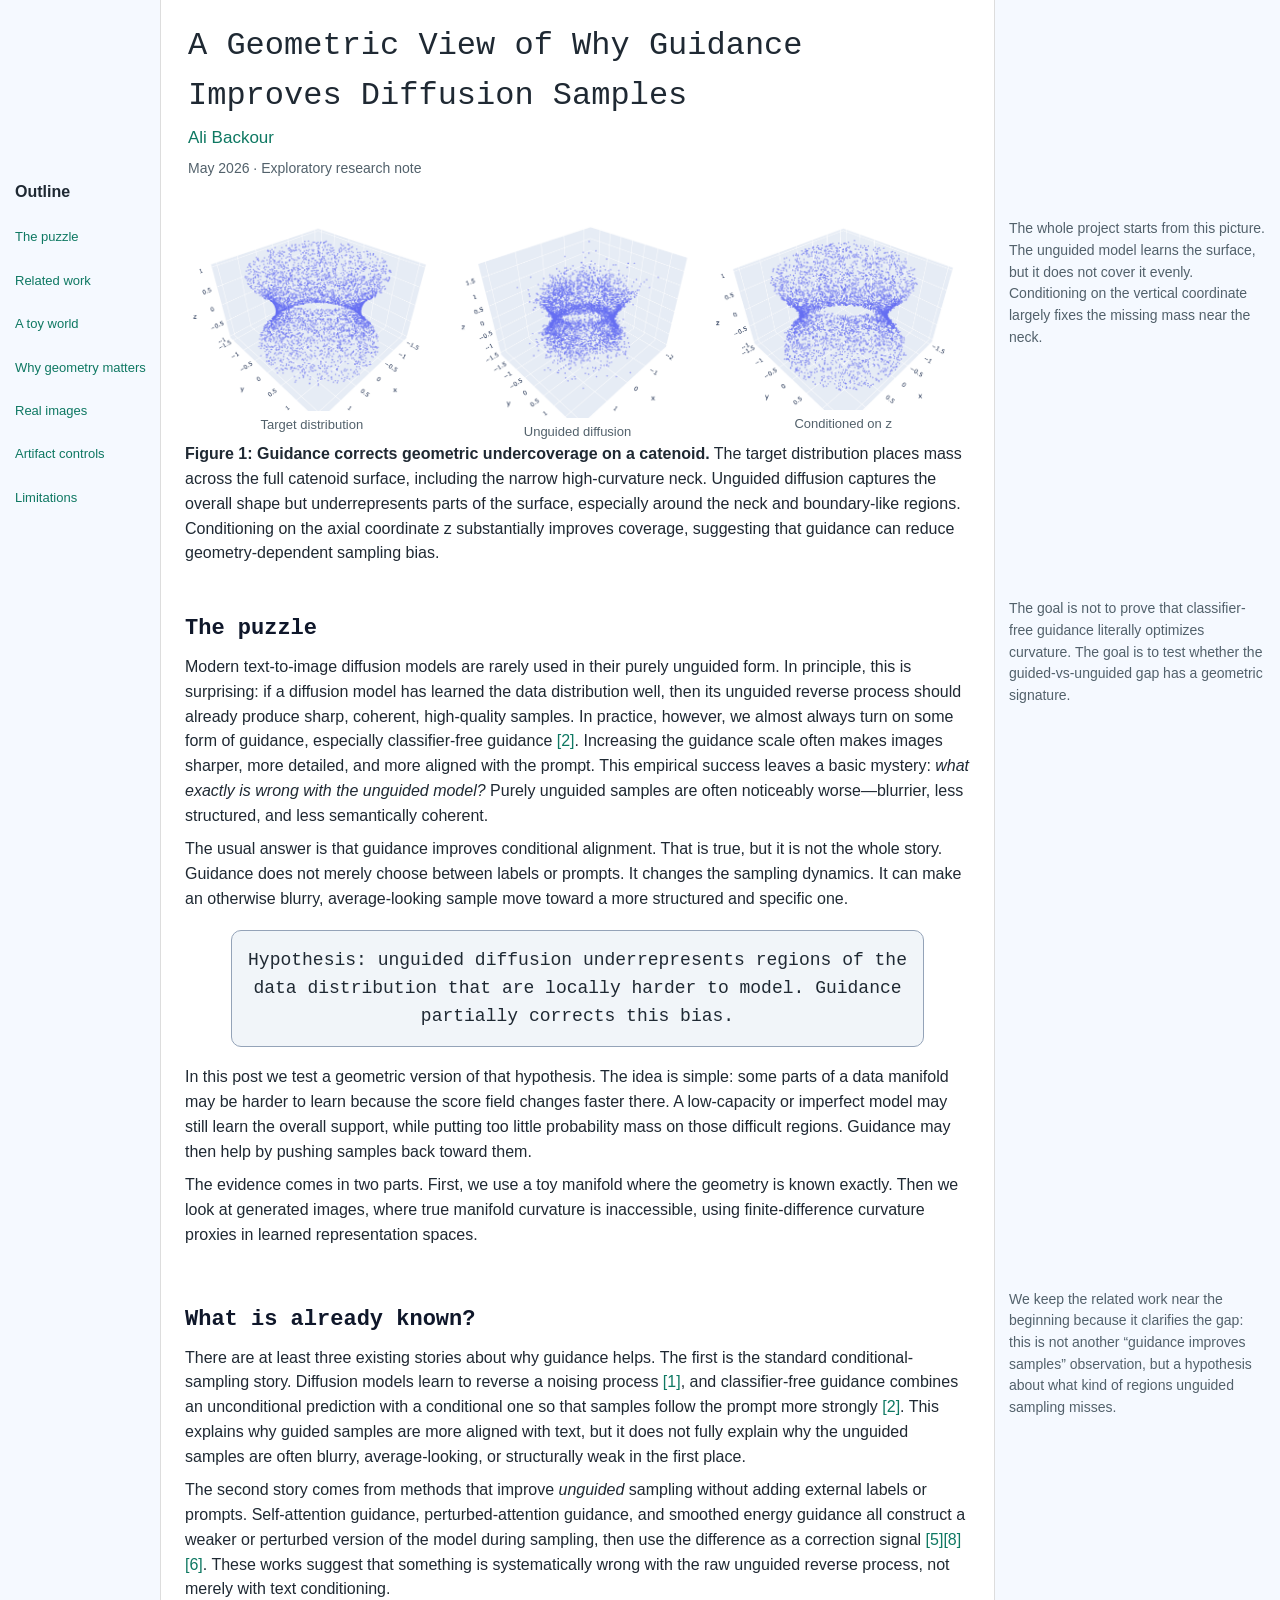
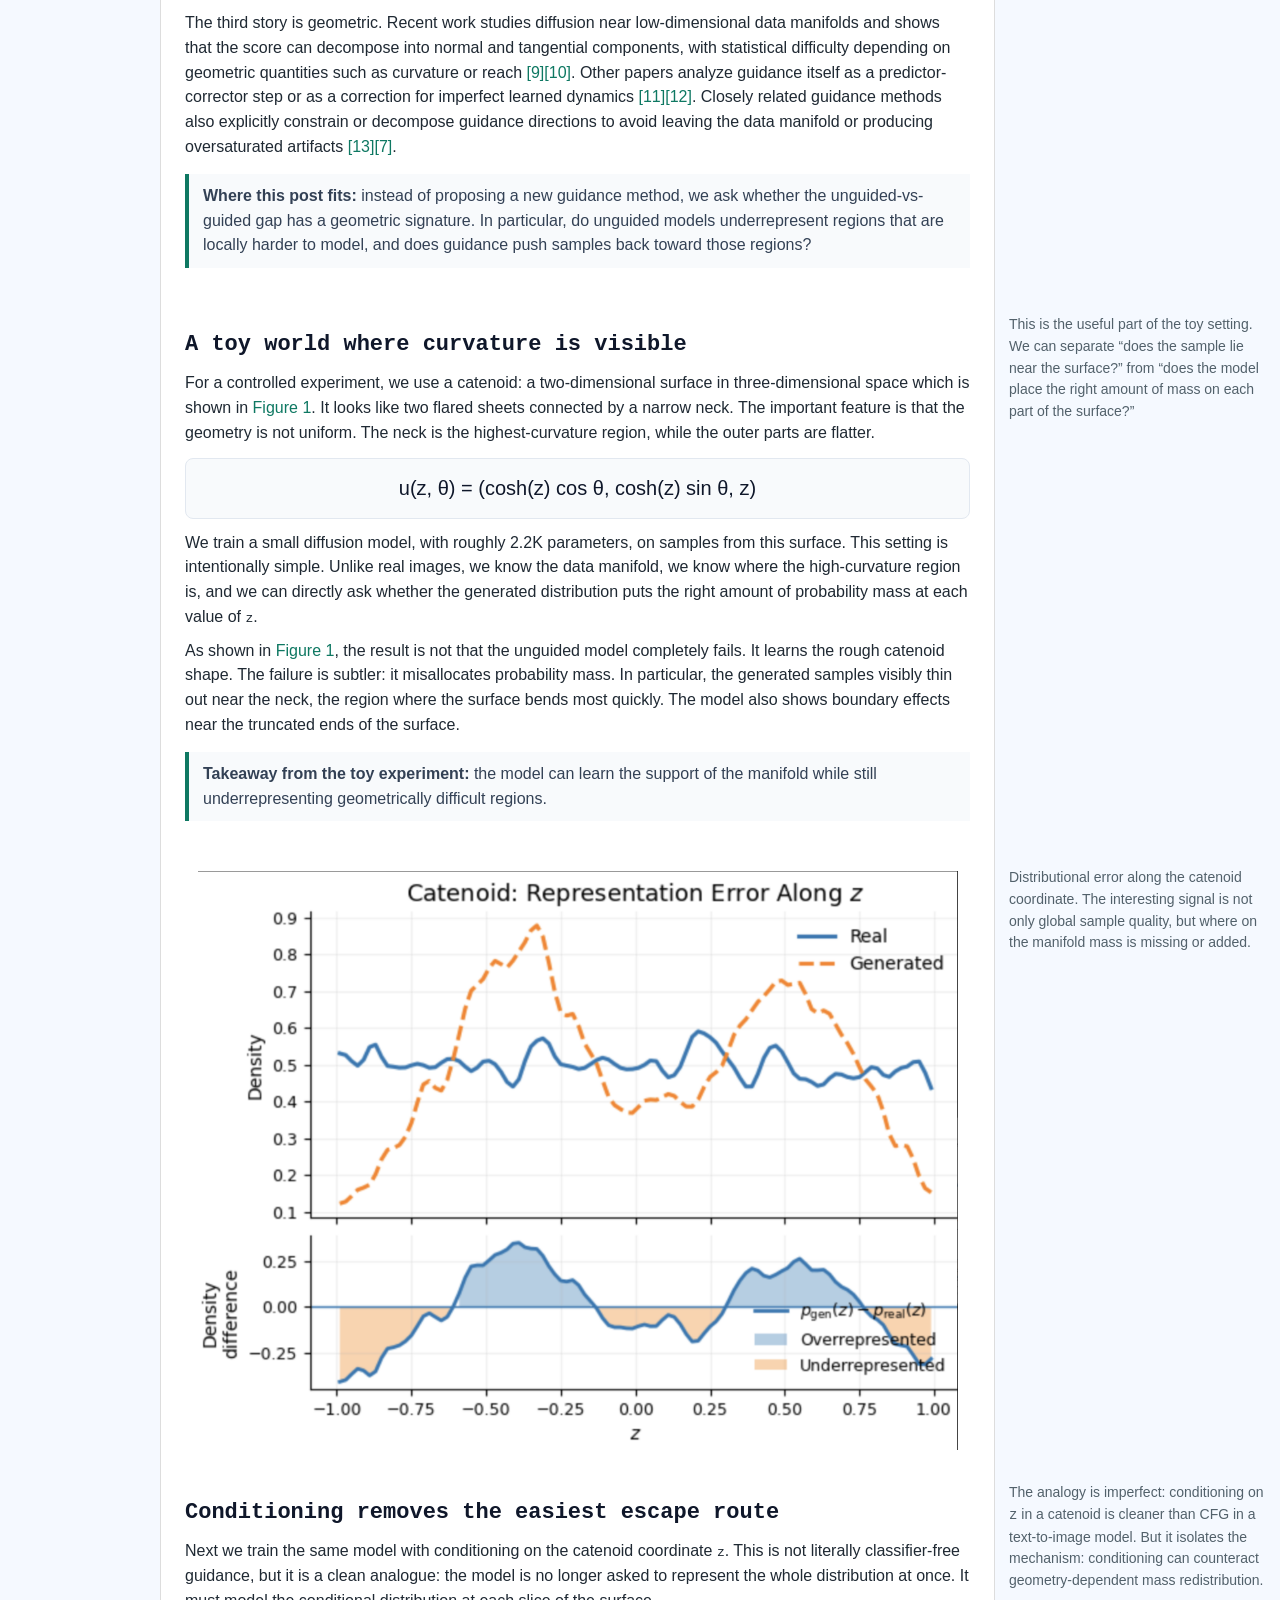
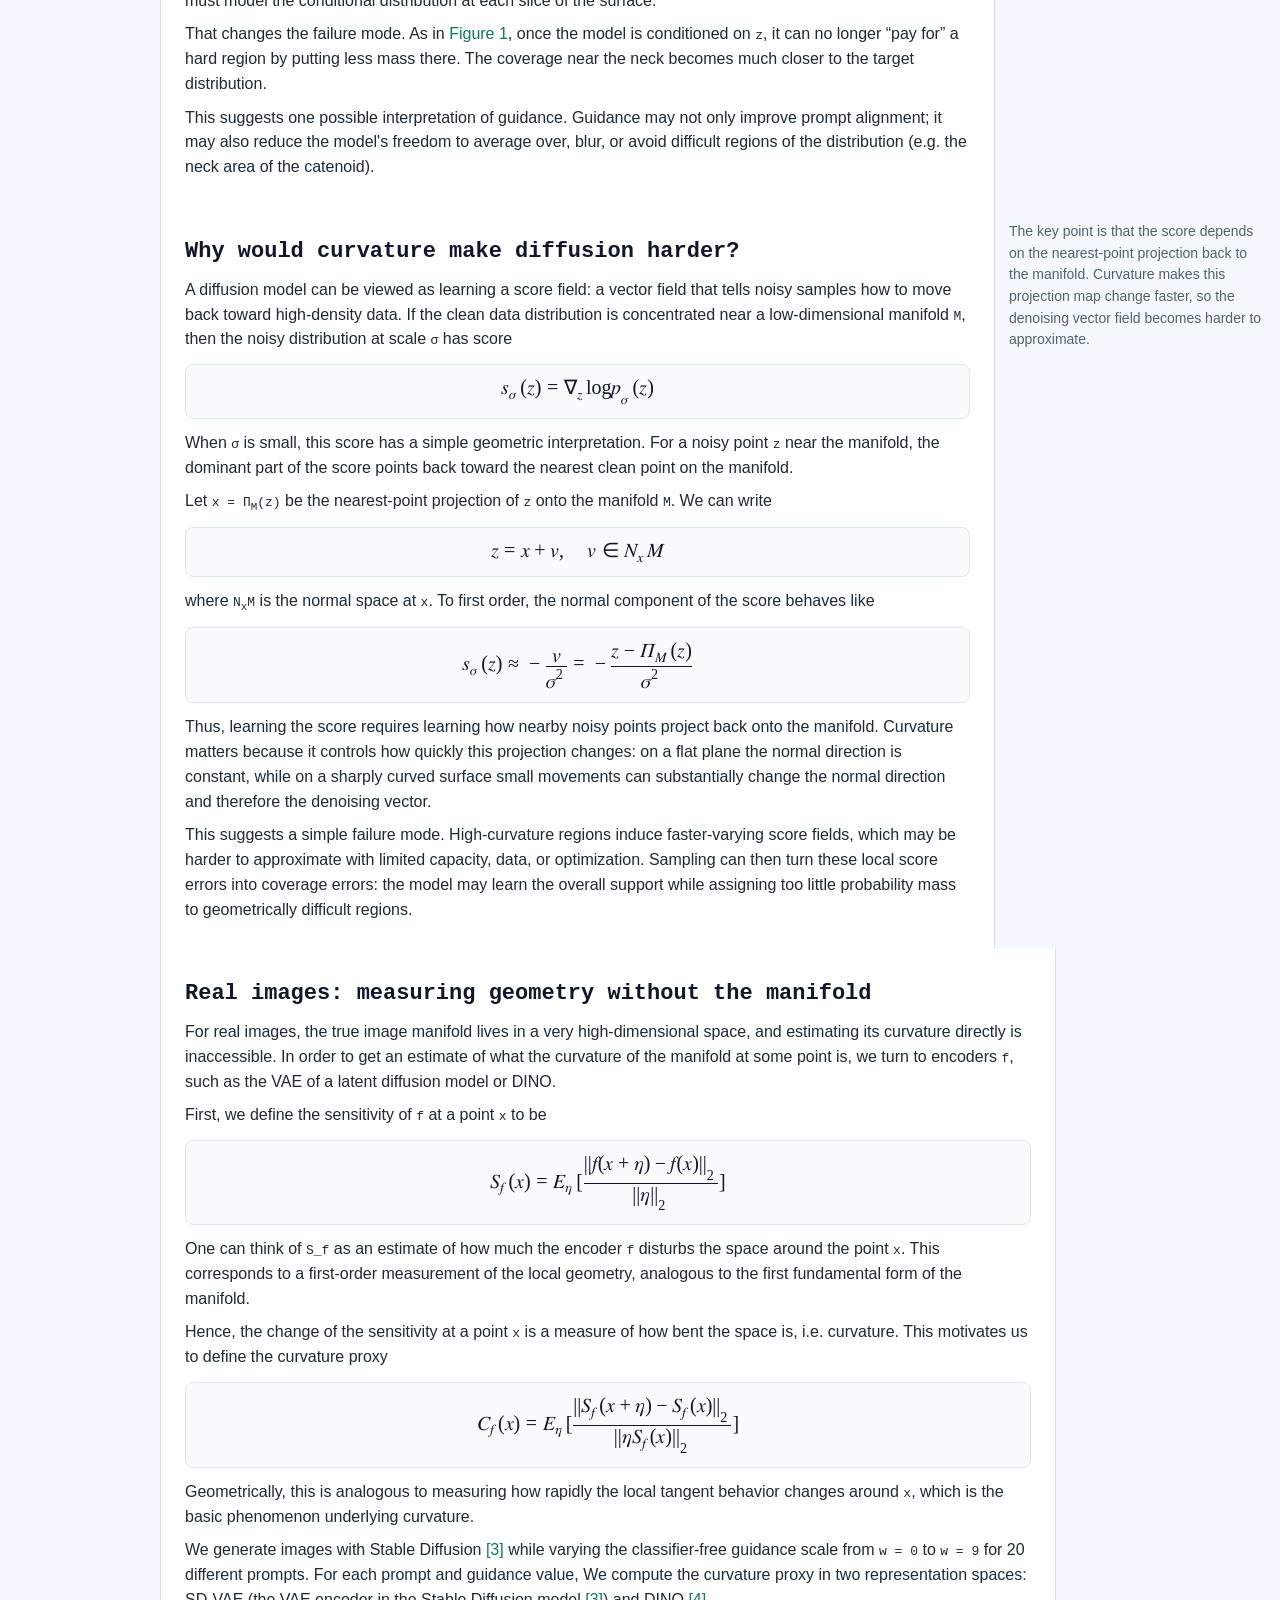
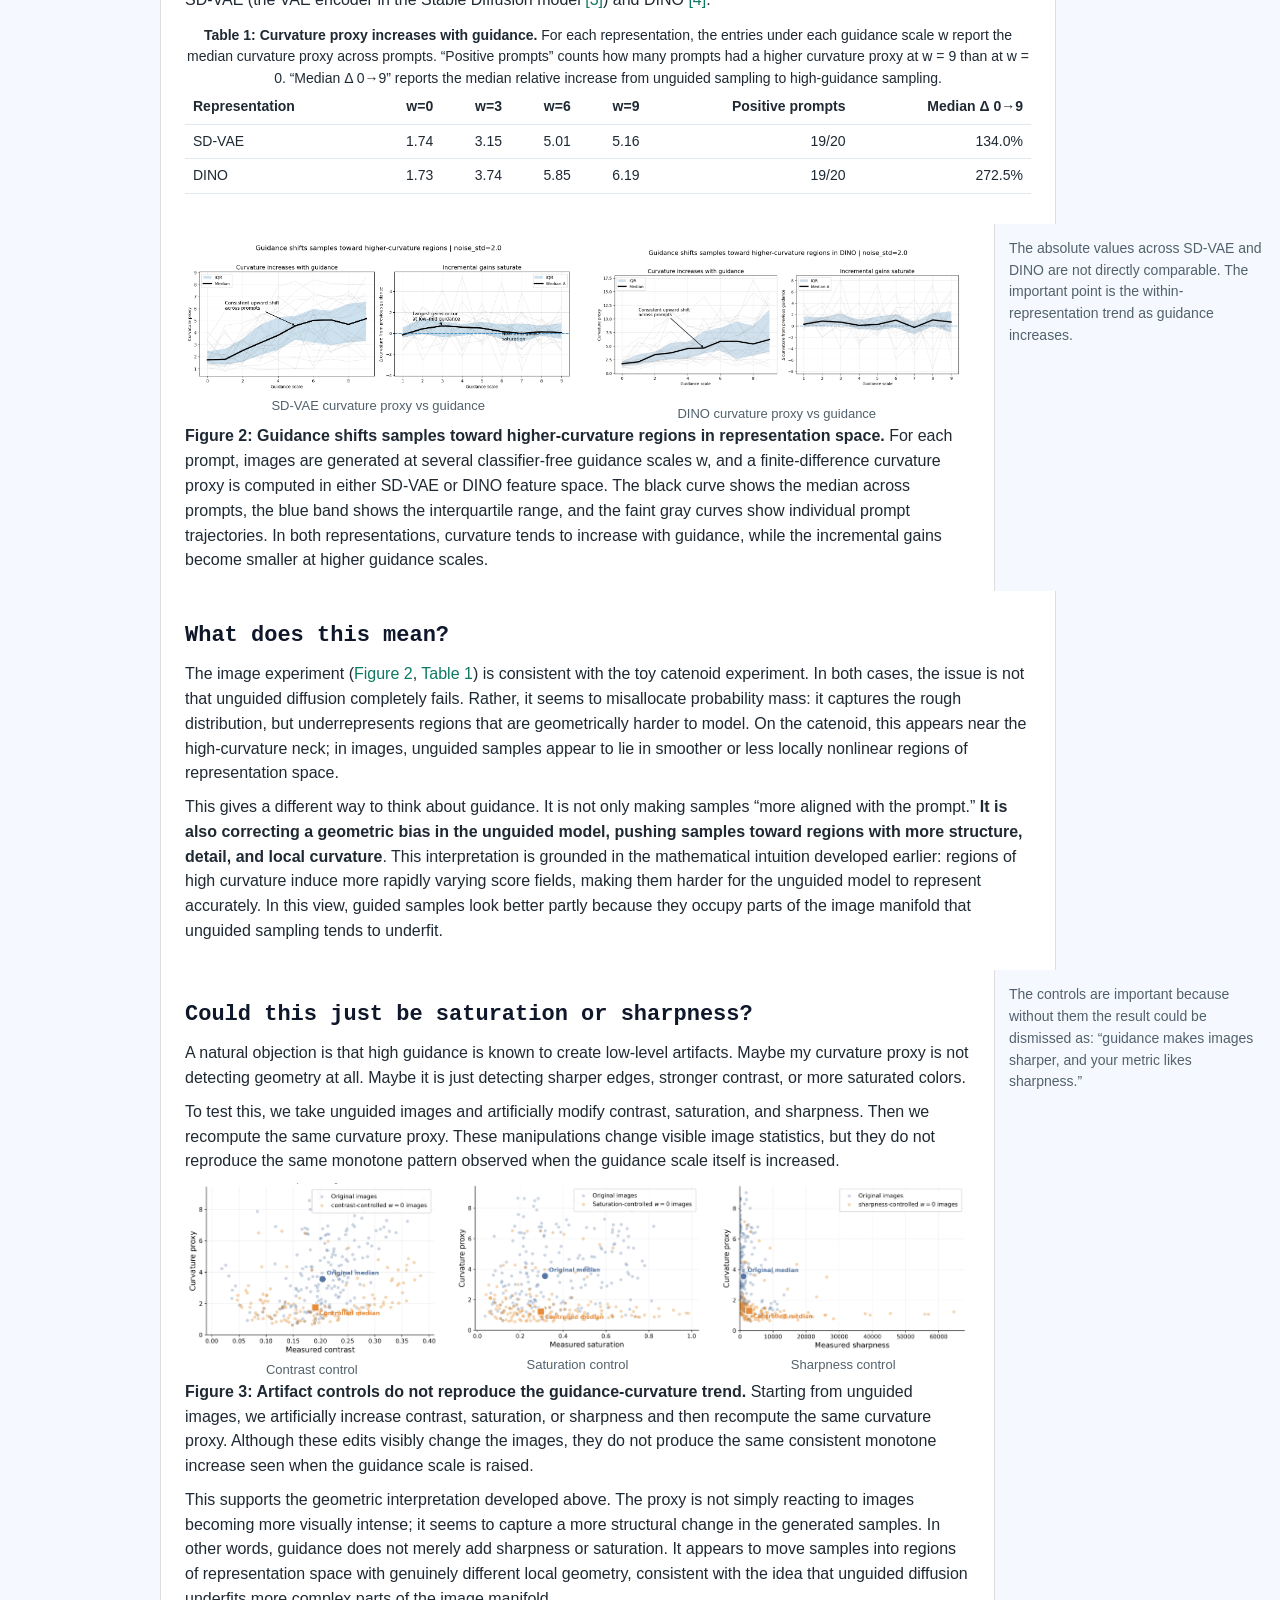
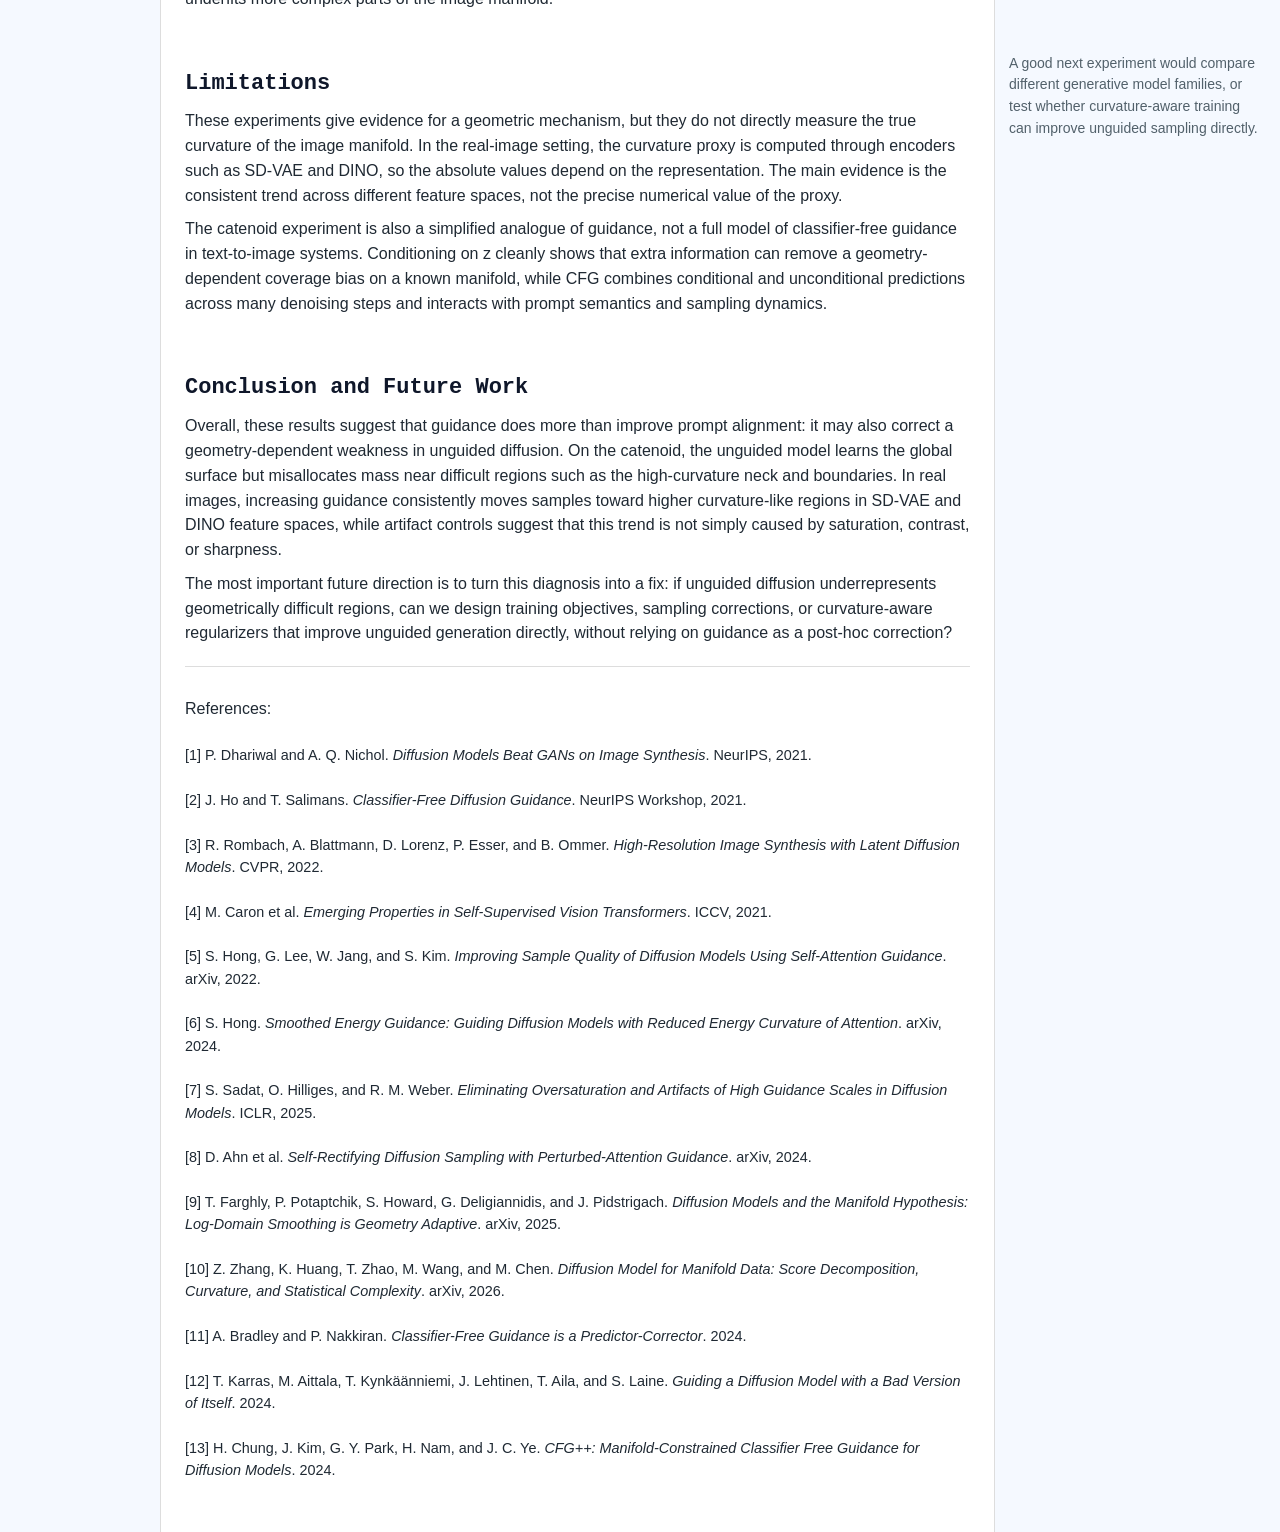
==== blogs/guidance_geometry/index.html @ 4ad7bf6f "add llm blog post" ====
<!DOCTYPE html>
<html>
<head>
  <meta charset="UTF-8">
  <meta name="viewport" content="width=device-width, initial-scale=1">
  <title>A Geometric View of Why Guidance Improves Diffusion Samples</title>
  <meta property="og:title" content="A Geometric View of Why Guidance Improves Diffusion Samples" />
  <style type="text/css">
    body {
      background-color: #f5f9ff;
      margin: 0;
      color: #1f2933;
      line-height: 1.55;
    }
    .content-margin-container {
      display: flex;
      width: 100%;
      justify-content: left;
      align-items: flex-start;
    }
    .main-content-block {
      width: 70%;
      max-width: 1100px;
      background-color: #fff;
      border-left: 1px solid #DDD;
      border-right: 1px solid #DDD;
      padding: 18px 24px 18px 24px;
      font-family: "HelveticaNeue-Light", "Helvetica Neue Light", "Helvetica Neue", Helvetica, Arial, sans-serif;
      box-sizing: border-box;
    }
    .margin-left-block {
      font-size: 14px;
      width: 15%;
      max-width: 150px;
      position: relative;
      margin-left: 10px;
      text-align: left;
      font-family: "HelveticaNeue-Light", "Helvetica Neue Light", "Helvetica Neue", Helvetica, Arial, sans-serif;
      padding: 5px;
      box-sizing: border-box;
    }
    .margin-right-block {
      font-family: "HelveticaNeue-Light", "Helvetica Neue Light", "Helvetica Neue", Helvetica, Arial, sans-serif;
      font-size: 14px;
      width: 25%;
      max-width: 285px;
      position: relative;
      text-align: left;
      padding: 14px;
      color: #52616b;
      box-sizing: border-box;
    }
    img {
      max-width: 100%;
      height: auto;
      display: block;
      margin: auto;
    }
    a:link, a:visited { color: #0e7862; text-decoration: none; }
    a:hover { color: #24b597; }
    h1 {
      font-size: 22px;
      margin-top: 10px;
      margin-bottom: 8px;
      font-family: "Courier New", Courier, monospace;
      color: #0f172a;
    }
    h2 {
      font-size: 17px;
      margin-top: 14px;
      margin-bottom: 4px;
      color: #0f172a;
    }
    p { margin: 0.55em 0; }
    table.header {
      font-weight: 300;
      font-size: 17px;
      width: 100%;
    }
    table td, table td * { vertical-align: middle; position: relative; }
    hr {
      height: 1px;
      border: none;
      background-color: #DDD;
      margin: 20px 0;
    }
    div.hypothesis {
      width: 84%;
      background-color: #f1f5f9;
      border: 1px solid #94a3b8;
      border-radius: 10px;
      font-family: "Courier New", Courier, monospace;
      font-size: 18px;
      text-align: center;
      margin: 18px auto;
      padding: 16px;
    }
.equation {
  background: #f8fafc;
  border: 1px solid #e2e8f0;
  border-radius: 8px;
  padding: 14px 12px;
  margin: 12px auto;
  text-align: center;
  overflow-x: auto;
  color: #0f172a;
  font-size: 20px;
}

.equation math {
  font-family: serif;
}
    .image-row {
      display: grid;
      grid-template-columns: repeat(3, 1fr);
      gap: 12px;
      align-items: start;
    }
    .image-row.two { grid-template-columns: repeat(2, 1fr); }
    .panel-label {
      text-align: center;
      font-size: 13px;
      color: #52616b;
      margin-top: 4px;
    }
    .small-table {
      border-collapse: collapse;
      width: 100%;
      font-size: 14px;
      margin: 12px 0;
    }
    .small-table th, .small-table td {
      border-bottom: 1px solid #e2e8f0;
      padding: 6px 8px;
      text-align: right;
    }
    .small-table th:first-child, .small-table td:first-child { text-align: left; }
    .citation {
      font-size: 0.9em;
      background-color: #fff;
      padding: 10px 0;
      height: auto;
    }
    .toc {
      position: fixed;
      max-width: inherit;
      top: max(20%, 120px);
    }
    .toc a { font-size: 13px; }
    .takeaway {
      border-left: 4px solid #0e7862;
      background: #f8fafc;
      padding: 10px 14px;
      margin: 14px 0;
      color: #334155;
    }
    @media (max-width: 900px) {
      .content-margin-container { display: block; }
      .main-content-block { width: 100%; border-left: none; border-right: none; }
      .margin-left-block, .margin-right-block { display: none; }
      .image-row, .image-row.two { grid-template-columns: 1fr; }
    }
  </style>
</head>
<body>

  <div class="content-margin-container">
    <div class="margin-left-block"></div>
    <div class="main-content-block">
      <table class="header" align="left">
        <tr>
          <td colspan="4">
            <span style="font-size: 32px; font-family: 'Courier New', Courier, monospace;">A Geometric View of Why Guidance Improves Diffusion Samples</span>
          </td>
        </tr>
        <tr>
          <td align="left"><span style="font-size:17px"><a href="https://ali-backour.github.io/">Ali Backour</a></span></td>
          <tr>
            <td align="left">
              <span style="font-size:14px; color:#52616b;">May 2026 · Exploratory research note</span>
            </td>
          </tr>
        </tr>
        <tr>
        </tr>
      </table>
    </div>
    <div class="margin-right-block"></div>
  </div>

  <div class="content-margin-container" id="intro">
    <div class="margin-left-block">
      <div class="toc">
        <b style="font-size:16px">Outline</b><br><br>
        <a href="#intro">The puzzle</a><br><br>
        <a href="#related">Related work</a><br><br>
        <a href="#catenoid">A toy world</a><br><br>
        <a href="#score">Why geometry matters</a><br><br>
        <a href="#images">Real images</a><br><br>
        <a href="#controls">Artifact controls</a><br><br>
        <a href="#limits">Limitations</a><br><br>
      </div>
    </div>
<div id="fig-catenoid-guidance" class="main-content-block">
  <div class="image-row">
    <div>
      <img src="./images/catenoid_ground_truth.png" alt="Target catenoid distribution">
      <div class="panel-label">Target distribution</div>
    </div>

    <div>
      <img src="./images/catenoid_unguided.png" alt="Unguided diffusion samples">
      <div class="panel-label">Unguided diffusion</div>
    </div>

    <div>
      <img src="./images/catenoid_conditional.png" alt="Conditional diffusion samples">
      <div class="panel-label">Conditioned on z</div>
    </div>
  </div>

  <div class="figure-caption">
    <strong>Figure 1: Guidance corrects geometric undercoverage on a catenoid.</strong>
    The target distribution places mass across the full catenoid surface, including the narrow high-curvature neck.
    Unguided diffusion captures the overall shape but underrepresents parts of the surface, especially around the neck and boundary-like regions.
    Conditioning on the axial coordinate z  substantially improves coverage, suggesting that guidance can reduce geometry-dependent sampling bias.
  </div>
</div>
    <div class="margin-right-block">
      The whole project starts from this picture. The unguided model learns the surface, but it does not cover it evenly. Conditioning on the vertical coordinate largely fixes the missing mass near the neck.
    </div>
  </div>

  <div class="content-margin-container">
    <div class="margin-left-block"></div>
    <div class="main-content-block">
      <h1>The puzzle</h1>
      <p>Modern text-to-image diffusion models are rarely used in their purely unguided form. In principle, this is surprising: if a diffusion model has learned the data distribution well, then its unguided reverse process should already produce sharp, coherent, high-quality samples. In practice, however, we almost always turn on some form of guidance, especially classifier-free guidance <a href="#ref_2">[2]</a>. Increasing the guidance scale often makes images sharper, more detailed, and more aligned with the prompt. This empirical success leaves a basic mystery: <em>what exactly is wrong with the unguided model?</em> Purely unguided samples are often noticeably worse—blurrier, less structured, and less semantically coherent.</p>
      <p>The usual answer is that guidance improves conditional alignment. That is true, but it is not the whole story. Guidance does not merely choose between labels or prompts. It changes the sampling dynamics. It can make an otherwise blurry, average-looking sample move toward a more structured and specific one.</p>
      <div class="hypothesis">Hypothesis: unguided diffusion underrepresents regions of the data distribution that are locally harder to model. Guidance partially corrects this bias.</div>
      <p>In this post we test a geometric version of that hypothesis. The idea is simple: some parts of a data manifold may be harder to learn because the score field changes faster there. A low-capacity or imperfect model may still learn the overall support, while putting too little probability mass on those difficult regions. Guidance may then help by pushing samples back toward them.</p>
      <p>The evidence comes in two parts. First, we use a toy manifold where the geometry is known exactly. Then we look at generated images, where true manifold curvature is inaccessible, using finite-difference curvature proxies in learned representation spaces.</p>
    </div>
    <div class="margin-right-block">
      The goal is not to prove that classifier-free guidance literally optimizes curvature. The goal is to test whether the guided-vs-unguided gap has a geometric signature.
    </div>
  </div>

  <div class="content-margin-container" id="related">
    <div class="margin-left-block"></div>
    <div class="main-content-block">
      <h1>What is already known?</h1>
      <p>There are at least three existing stories about why guidance helps. The first is the standard conditional-sampling story. Diffusion models learn to reverse a noising process <a href="#ref_1">[1]</a>, and classifier-free guidance combines an unconditional prediction with a conditional one so that samples follow the prompt more strongly <a href="#ref_2">[2]</a>. This explains why guided samples are more aligned with text, but it does not fully explain why the unguided samples are often blurry, average-looking, or structurally weak in the first place.</p>
      <p>The second story comes from methods that improve <em>unguided</em> sampling without adding external labels or prompts. Self-attention guidance, perturbed-attention guidance, and smoothed energy guidance all construct a weaker or perturbed version of the model during sampling, then use the difference as a correction signal <a href="#ref_5">[5]</a><a href="#ref_8">[8]</a><a href="#ref_6">[6]</a>. These works suggest that something is systematically wrong with the raw unguided reverse process, not merely with text conditioning.</p>
      <p>The third story is geometric. Recent work studies diffusion near low-dimensional data manifolds and shows that the score can decompose into normal and tangential components, with statistical difficulty depending on geometric quantities such as curvature or reach <a href="#ref_9">[9]</a><a href="#ref_10">[10]</a>. Other papers analyze guidance itself as a predictor-corrector step or as a correction for imperfect learned dynamics <a href="#ref_11">[11]</a><a href="#ref_12">[12]</a>. Closely related guidance methods also explicitly constrain or decompose guidance directions to avoid leaving the data manifold or producing oversaturated artifacts <a href="#ref_13">[13]</a><a href="#ref_7">[7]</a>.</p>
      <div class="takeaway"><b>Where this post fits:</b> instead of proposing a new guidance method, we ask whether the unguided-vs-guided gap has a geometric signature. In particular, do unguided models underrepresent regions that are locally harder to model, and does guidance push samples back toward those regions?</div>
    </div>
    <div class="margin-right-block">
      We keep the related work near the beginning because it clarifies the gap: this is not another “guidance improves samples” observation, but a hypothesis about what kind of regions unguided sampling misses.
    </div>
  </div>


  <div class="content-margin-container" id="catenoid">
    <div class="margin-left-block"></div>
    <div class="main-content-block">
      <h1>A toy world where curvature is visible</h1>
      <p>For a controlled experiment, we use a catenoid: a two-dimensional surface in three-dimensional space which is shown in <a href="#fig-catenoid-guidance">Figure 1</a>. It looks like two flared sheets connected by a narrow neck. The important feature is that the geometry is not uniform. The neck is the highest-curvature region, while the outer parts are flatter.</p>
      <div class="equation">u(z, θ) = (cosh(z) cos θ, cosh(z) sin θ, z)</div>
      <p>We train a small diffusion model, with roughly 2.2K parameters, on samples from this surface. This setting is intentionally simple. Unlike real images, we know the data manifold, we know where the high-curvature region is, and we can directly ask whether the generated distribution puts the right amount of probability mass at each value of <code>z</code>.</p>
<p>
As shown in <a href="#fig-catenoid-guidance">Figure 1</a>, the result is not that the unguided model completely fails. It learns the rough catenoid shape. The failure is subtler: it misallocates probability mass. In particular, the generated samples visibly thin out near the neck, the region where the surface bends most quickly. The model also shows boundary effects near the truncated ends of the surface.
</p>      
<div class="takeaway"><b>Takeaway from the toy experiment:</b> the model can learn the support of the manifold while still underrepresenting geometrically difficult regions.</div>
    </div>
    <div class="margin-right-block">
      This is the useful part of the toy setting. We can separate “does the sample lie near the surface?” from “does the model place the right amount of mass on each part of the surface?”
    </div>
  </div>

  <div class="content-margin-container">
    <div class="margin-left-block"></div>
    <div class="main-content-block">
      <img src="./images/catenoid_z_distribution.png" style="width: 760px;">
    </div>
    <div class="margin-right-block">
      Distributional error along the catenoid coordinate. The interesting signal is not only global sample quality, but where on the manifold mass is missing or added.
    </div>
  </div>

  <div class="content-margin-container">
    <div class="margin-left-block"></div>
    <div class="main-content-block">
      <h1>Conditioning removes the easiest escape route</h1>
      <p>Next we train the same model with conditioning on the catenoid coordinate <code>z</code>. This is not literally classifier-free guidance, but it is a clean analogue: the model is no longer asked to represent the whole distribution at once. It must model the conditional distribution at each slice of the surface.</p>
      <p>That changes the failure mode. As in <a href="#fig-catenoid-guidance">Figure 1</a>, once the model is conditioned on <code>z</code>, it can no longer “pay for” a hard region by putting less mass there. The coverage near the neck becomes much closer to the target distribution.</p>
      <p>This suggests one possible interpretation of guidance. Guidance may not only improve prompt alignment; it may also reduce the model's freedom to average over, blur, or avoid difficult regions of the distribution (e.g. the neck area of the catenoid).</p>
    </div>
    <div class="margin-right-block">
      The analogy is imperfect: conditioning on <code>z</code> in a catenoid is cleaner than CFG in a text-to-image model. But it isolates the mechanism: conditioning can counteract geometry-dependent mass redistribution.
    </div>
  </div>

<div class="content-margin-container" id="score">
  <div class="margin-left-block"></div>
  <div class="main-content-block">
    <h1>Why would curvature make diffusion harder?</h1>

    <p>A diffusion model can be viewed as learning a score field: a vector field that tells noisy samples how to move back toward high-density data. If the clean data distribution is concentrated near a low-dimensional manifold <code>M</code>, then the noisy distribution at scale <code>σ</code> has score</p>

    <div class="equation">
      <math display="block">
        <msub><mi>s</mi><mi>&sigma;</mi></msub>
        <mo stretchy="false">(</mo><mi>z</mi><mo stretchy="false">)</mo>
        <mo>=</mo>
        <msub><mo>&nabla;</mo><mi>z</mi></msub>
        <mi>log</mi>
        <msub><mi>p</mi><mi>&sigma;</mi></msub>
        <mo stretchy="false">(</mo><mi>z</mi><mo stretchy="false">)</mo>
      </math>
    </div>

    <p>When <code>σ</code> is small, this score has a simple geometric interpretation. For a noisy point <code>z</code> near the manifold, the dominant part of the score points back toward the nearest clean point on the manifold.</p>

    <p>Let <code>x = Π<sub>M</sub>(z)</code> be the nearest-point projection of <code>z</code> onto the manifold <code>M</code>. We can write</p>

    <div class="equation">
      <math display="block">
        <mi>z</mi>
        <mo>=</mo>
        <mi>x</mi>
        <mo>+</mo>
        <mi>v</mi>
        <mo>,</mo>
        <mspace width="1em"></mspace>
        <mi>v</mi>
        <mo>&isin;</mo>
        <msub><mi>N</mi><mi>x</mi></msub>
        <mi>M</mi>
      </math>
    </div>

    <p>where <code>N<sub>x</sub>M</code> is the normal space at <code>x</code>. To first order, the normal component of the score behaves like</p>

    <div class="equation">
      <math display="block">
        <msub><mi>s</mi><mi>&sigma;</mi></msub>
        <mo stretchy="false">(</mo><mi>z</mi><mo stretchy="false">)</mo>
        <mo>&approx;</mo>
        <mo>&minus;</mo>
        <mfrac>
          <mi>v</mi>
          <msup><mi>&sigma;</mi><mn>2</mn></msup>
        </mfrac>
        <mo>=</mo>
        <mo>&minus;</mo>
        <mfrac>
          <mrow>
            <mi>z</mi>
            <mo>&minus;</mo>
            <msub><mi>&Pi;</mi><mi>M</mi></msub>
            <mo stretchy="false">(</mo><mi>z</mi><mo stretchy="false">)</mo>
          </mrow>
          <msup><mi>&sigma;</mi><mn>2</mn></msup>
        </mfrac>
      </math>
    </div>
    <p>Thus, learning the score requires learning how nearby noisy points project back onto the manifold. Curvature matters because it controls how quickly this projection changes: on a flat plane the normal direction is constant, while on a sharply curved surface small movements can substantially change the normal direction and therefore the denoising vector.</p>

<p>This suggests a simple failure mode. High-curvature regions induce faster-varying score fields, which may be harder to approximate with limited capacity, data, or optimization. Sampling can then turn these local score errors into coverage errors: the model may learn the overall support while assigning too little probability mass to geometrically difficult regions.</p>
</div>

  <div class="margin-right-block">
    The key point is that the score depends on the nearest-point projection back to the manifold. Curvature makes this projection map change faster, so the denoising vector field becomes harder to approximate.
  </div>
</div>

  <div class="content-margin-container" id="images">
    <div class="margin-left-block"></div>
    <div class="main-content-block">
      <h1>Real images: measuring geometry without the manifold</h1>
      <p>For real images, the true image manifold lives in a very high-dimensional space, and estimating its curvature directly is inaccessible. In order to get an estimate of what the curvature of the manifold at some point is, we turn to encoders <code>f</code>, such as the VAE of a latent diffusion model or DINO.</p>

      <p>First, we define the sensitivity of <code>f</code> at a point <code>x</code> to be</p>

      <div class="equation">
        <math display="block">
          <msub><mi>S</mi><mi>f</mi></msub>
          <mo stretchy="false">(</mo><mi>x</mi><mo stretchy="false">)</mo>
          <mo>=</mo>
          <msub><mi mathvariant="double-struck">E</mi><mi>&eta;</mi></msub>
          <mo>[</mo>
          <mfrac>
            <msub>
              <mrow>
                <mo stretchy="true">||</mo>
                <mi>f</mi><mo stretchy="false">(</mo><mi>x</mi><mo>+</mo><mi>&eta;</mi><mo stretchy="false">)</mo>
                <mo>&minus;</mo>
                <mi>f</mi><mo stretchy="false">(</mo><mi>x</mi><mo stretchy="false">)</mo>
                <mo stretchy="true">||</mo>
              </mrow>
              <mn>2</mn>
            </msub>
            <msub>
              <mrow><mo stretchy="true">||</mo><mi>&eta;</mi><mo stretchy="true">||</mo></mrow>
              <mn>2</mn>
            </msub>
          </mfrac>
          <mo>]</mo>
        </math>
      </div>
      <p>One can think of <code>S_f</code> as an estimate of how much the encoder <code>f</code> disturbs the space around the point <code>x</code>. This corresponds to a first-order measurement of the local geometry, analogous to the first fundamental form of the manifold.</p>

      <p>Hence, the change of the sensitivity at a point <code>x</code> is a measure of how bent the space is, i.e. curvature. This motivates us to define the curvature proxy</p>

      <div class="equation">
        <math display="block">
          <msub><mi>C</mi><mi>f</mi></msub>
          <mo stretchy="false">(</mo><mi>x</mi><mo stretchy="false">)</mo>
          <mo>=</mo>
          <msub><mi mathvariant="double-struck">E</mi><mi>&eta;</mi></msub>
          <mo>[</mo>
          <mfrac>
            <msub>
              <mrow>
                <mo stretchy="true">||</mo>
                <msub><mi>S</mi><mi>f</mi></msub>
                <mo stretchy="false">(</mo><mi>x</mi><mo>+</mo><mi>&eta;</mi><mo stretchy="false">)</mo>
                <mo>&minus;</mo>
                <msub><mi>S</mi><mi>f</mi></msub>
                <mo stretchy="false">(</mo><mi>x</mi><mo stretchy="false">)</mo>
                <mo stretchy="true">||</mo>
              </mrow>
              <mn>2</mn>
            </msub>
            <msub>
              <mrow>
                <mo stretchy="true">||</mo>
                <mi>&eta;</mi>
                <msub><mi>S</mi><mi>f</mi></msub>
                <mo stretchy="false">(</mo><mi>x</mi><mo stretchy="false">)</mo>
                <mo stretchy="true">||</mo>
              </mrow>
              <mn>2</mn>
            </msub>
          </mfrac>
          <mo>]</mo>
        </math>
      </div>

      <p>Geometrically, this is analogous to measuring how rapidly the local tangent behavior changes around <code>x</code>, which is the basic phenomenon underlying curvature.</p>

      <p>We generate images with Stable Diffusion <a href="#ref_3">[3]</a> while varying the classifier-free guidance scale from <code>w = 0</code> to <code>w = 9</code> for 20 different prompts. For each prompt and guidance value, We compute the curvature proxy in two representation spaces: SD-VAE (the VAE encoder in the Stable Diffusion model <a href="#ref_3">[3]</a>) and DINO <a href="#ref_4">[4]</a>.</p>
<table class="small-table" id="table_1">
  <caption>
    <strong>Table 1: Curvature proxy increases with guidance.</strong>
    For each representation, the entries under each guidance scale w report the median curvature proxy across prompts.
    “Positive prompts” counts how many prompts had a higher curvature proxy at w = 9 than at w = 0.
    “Median Δ 0→9” reports the median relative increase from unguided sampling to high-guidance sampling.
  </caption>
  <tr>
    <th>Representation</th>
    <th>w=0</th>
    <th>w=3</th>
    <th>w=6</th>
    <th>w=9</th>
    <th>Positive prompts</th>
    <th>Median Δ 0→9</th>
  </tr>
  <tr>
    <td>SD-VAE</td>
    <td>1.74</td>
    <td>3.15</td>
    <td>5.01</td>
    <td>5.16</td>
    <td>19/20</td>
    <td>134.0%</td>
  </tr>
  <tr>
    <td>DINO</td>
    <td>1.73</td>
    <td>3.74</td>
    <td>5.85</td>
    <td>6.19</td>
    <td>19/20</td>
    <td>272.5%</td>
  </tr>
</table>
    </div>
  </div>

  <div class="content-margin-container">
    <div class="margin-left-block"></div>
    <div class="main-content-block">
<div id="fig-guidance-curvature">
  <div class="image-row two">
    <div>
      <img src="./images/sdvae_guidance_curve.png" alt="SD-VAE curvature proxy as a function of guidance scale">
      <div class="panel-label">SD-VAE curvature proxy vs guidance</div>
    </div>

    <div>
      <img src="./images/dino_guidance_curve.png" alt="DINO curvature proxy as a function of guidance scale">
      <div class="panel-label">DINO curvature proxy vs guidance</div>
    </div>
  </div>

  <div class="figure-caption">
    <strong>Figure 2: Guidance shifts samples toward higher-curvature regions in representation space.</strong>
    For each prompt, images are generated at several classifier-free guidance scales w, and a finite-difference curvature proxy is computed in either SD-VAE or DINO feature space.
    The black curve shows the median across prompts, the blue band shows the interquartile range, and the faint gray curves show individual prompt trajectories.
    In both representations, curvature tends to increase with guidance, while the incremental gains become smaller at higher guidance scales.
  </div>
</div>
    </div>
    <div class="margin-right-block">
      The absolute values across SD-VAE and DINO are not directly comparable. The important point is the within-representation trend as guidance increases.
    </div>
  </div>

  <div class="content-margin-container">
    <div class="margin-left-block"></div>
    <div class="main-content-block">
 <h1>What does this mean?</h1>

<p>
The image experiment (<a href="#fig-guidance-curvature">Figure 2</a>, <a href="#table_1">Table 1</a>) is consistent with the toy catenoid experiment. In both cases, the issue is not that unguided diffusion completely fails. Rather, it seems to misallocate probability mass: it captures the rough distribution, but underrepresents regions that are geometrically harder to model. On the catenoid, this appears near the high-curvature neck; in images, unguided samples appear to lie in smoother or less locally nonlinear regions of representation space.
</p>

<p>
This gives a different way to think about guidance. It is not only making samples “more aligned with the prompt.” <b>It is also correcting a geometric bias in the unguided model, pushing samples toward regions with more structure, detail, and local curvature</b>. This interpretation is grounded in the mathematical intuition developed earlier: regions of high curvature induce more rapidly varying score fields, making them harder for the unguided model to represent accurately. In this view, guided samples look better partly because they occupy parts of the image manifold that unguided sampling tends to underfit.
</p>

</div>
  </div>

<div class="content-margin-container" id="controls">
  <div class="margin-left-block"></div>

  <div class="main-content-block">
    <h1>Could this just be saturation or sharpness?</h1>

    <p>
      A natural objection is that high guidance is known to create low-level artifacts. Maybe my curvature proxy is not detecting geometry at all. Maybe it is just detecting sharper edges, stronger contrast, or more saturated colors.
    </p>

    <p>
      To test this, we take unguided images and artificially modify contrast, saturation, and sharpness. Then we recompute the same curvature proxy. These manipulations change visible image statistics, but they do not reproduce the same monotone pattern observed when the guidance scale itself is increased.
    </p>

    <div id="fig-artifact-controls">
      <div class="image-row">
        <div>
          <img src="./images/contrast_control.png" alt="Contrast artifact control">
          <div class="panel-label">Contrast control</div>
        </div>

        <div>
          <img src="./images/saturation_control.png" alt="Saturation artifact control">
          <div class="panel-label">Saturation control</div>
        </div>

        <div>
          <img src="./images/sharpness_control.png" alt="Sharpness artifact control">
          <div class="panel-label">Sharpness control</div>
        </div>
      </div>

      <div class="figure-caption">
        <strong>Figure 3: Artifact controls do not reproduce the guidance-curvature trend.</strong>
        Starting from unguided images, we artificially increase contrast, saturation, or sharpness and then recompute the same curvature proxy.
        Although these edits visibly change the images, they do not produce the same consistent monotone increase seen when the guidance scale is raised.
      </div>
    </div>
    <p>
      This supports the geometric interpretation developed above. The proxy is not simply reacting to images becoming more visually intense; it seems to capture a more structural change in the generated samples. In other words, guidance does not merely add sharpness or saturation. It appears to move samples into regions of representation space with genuinely different local geometry, consistent with the idea that unguided diffusion underfits more complex parts of the image manifold.
    </p>
  </div>

  <div class="margin-right-block">
    The controls are important because without them the result could be dismissed as: “guidance makes images sharper, and your metric likes sharpness.”
  </div>
</div>
  <div class="content-margin-container" id="limits">
    <div class="margin-left-block"></div>
    <div class="main-content-block">
<h1>Limitations</h1>

<p>
These experiments give evidence for a geometric mechanism, but they do not directly measure the true curvature of the image manifold. In the real-image setting, the curvature proxy is computed through encoders such as SD-VAE and DINO, so the absolute values depend on the representation. The main evidence is the consistent trend across different feature spaces, not the precise numerical value of the proxy.
</p>

<p>
The catenoid experiment is also a simplified analogue of guidance, not a full model of classifier-free guidance in text-to-image systems. Conditioning on z cleanly shows that extra information can remove a geometry-dependent coverage bias on a known manifold, while CFG combines conditional and unconditional predictions across many denoising steps and interacts with prompt semantics and sampling dynamics.
</p>
</div>
    <div class="margin-right-block">
      A good next experiment would compare different generative model families, or test whether curvature-aware training can improve unguided sampling directly.
    </div>
  </div>

  <div class="content-margin-container" id="conclusion">
    <div class="margin-left-block"></div>
    <div class="main-content-block">
<h1>Conclusion and Future Work</h1>

<p>
Overall, these results suggest that guidance does more than improve prompt alignment: it may also correct a geometry-dependent weakness in unguided diffusion. On the catenoid, the unguided model learns the global surface but misallocates mass near difficult regions such as the high-curvature neck and boundaries. In real images, increasing guidance consistently moves samples toward higher curvature-like regions in SD-VAE and DINO feature spaces, while artifact controls suggest that this trend is not simply caused by saturation, contrast, or sharpness.
</p>

<p>
 The most important future direction is to turn this diagnosis into a fix: if unguided diffusion underrepresents geometrically difficult regions, can we design training objectives, sampling corrections, or curvature-aware regularizers that improve unguided generation directly, without relying on guidance as a post-hoc correction?
</p>

<hr>
      <div class="citation" id="references">
        <span style="font-size:16px">References:</span><br><br>
        <a id="ref_1"></a>[1] P. Dhariwal and A. Q. Nichol. <i>Diffusion Models Beat GANs on Image Synthesis</i>. NeurIPS, 2021.<br><br>
        <a id="ref_2"></a>[2] J. Ho and T. Salimans. <i>Classifier-Free Diffusion Guidance</i>. NeurIPS Workshop, 2021.<br><br>
        <a id="ref_3"></a>[3] R. Rombach, A. Blattmann, D. Lorenz, P. Esser, and B. Ommer. <i>High-Resolution Image Synthesis with Latent Diffusion Models</i>. CVPR, 2022.<br><br>
        <a id="ref_4"></a>[4] M. Caron et al. <i>Emerging Properties in Self-Supervised Vision Transformers</i>. ICCV, 2021.<br><br>
        <a id="ref_5"></a>[5] S. Hong, G. Lee, W. Jang, and S. Kim. <i>Improving Sample Quality of Diffusion Models Using Self-Attention Guidance</i>. arXiv, 2022.<br><br>
        <a id="ref_6"></a>[6] S. Hong. <i>Smoothed Energy Guidance: Guiding Diffusion Models with Reduced Energy Curvature of Attention</i>. arXiv, 2024.<br><br>
        <a id="ref_7"></a>[7] S. Sadat, O. Hilliges, and R. M. Weber. <i>Eliminating Oversaturation and Artifacts of High Guidance Scales in Diffusion Models</i>. ICLR, 2025.<br><br>
        <a id="ref_8"></a>[8] D. Ahn et al. <i>Self-Rectifying Diffusion Sampling with Perturbed-Attention Guidance</i>. arXiv, 2024.<br><br>
        <a id="ref_9"></a>[9] T. Farghly, P. Potaptchik, S. Howard, G. Deligiannidis, and J. Pidstrigach. <i>Diffusion Models and the Manifold Hypothesis: Log-Domain Smoothing is Geometry Adaptive</i>. arXiv, 2025.<br><br>
        <a id="ref_10"></a>[10] Z. Zhang, K. Huang, T. Zhao, M. Wang, and M. Chen. <i>Diffusion Model for Manifold Data: Score Decomposition, Curvature, and Statistical Complexity</i>. arXiv, 2026.<br><br>
        <a id="ref_11"></a>[11] A. Bradley and P. Nakkiran. <i>Classifier-Free Guidance is a Predictor-Corrector</i>. 2024.<br><br>
        <a id="ref_12"></a>[12] T. Karras, M. Aittala, T. Kynkäänniemi, J. Lehtinen, T. Aila, and S. Laine. <i>Guiding a Diffusion Model with a Bad Version of Itself</i>. 2024.<br><br>
        <a id="ref_13"></a>[13] H. Chung, J. Kim, G. Y. Park, H. Nam, and J. C. Ye. <i>CFG++: Manifold-Constrained Classifier Free Guidance for Diffusion Models</i>. 2024.<br><br>
      </div>
    </div>
    <div class="margin-right-block"></div>
  </div>
</body>
</html>
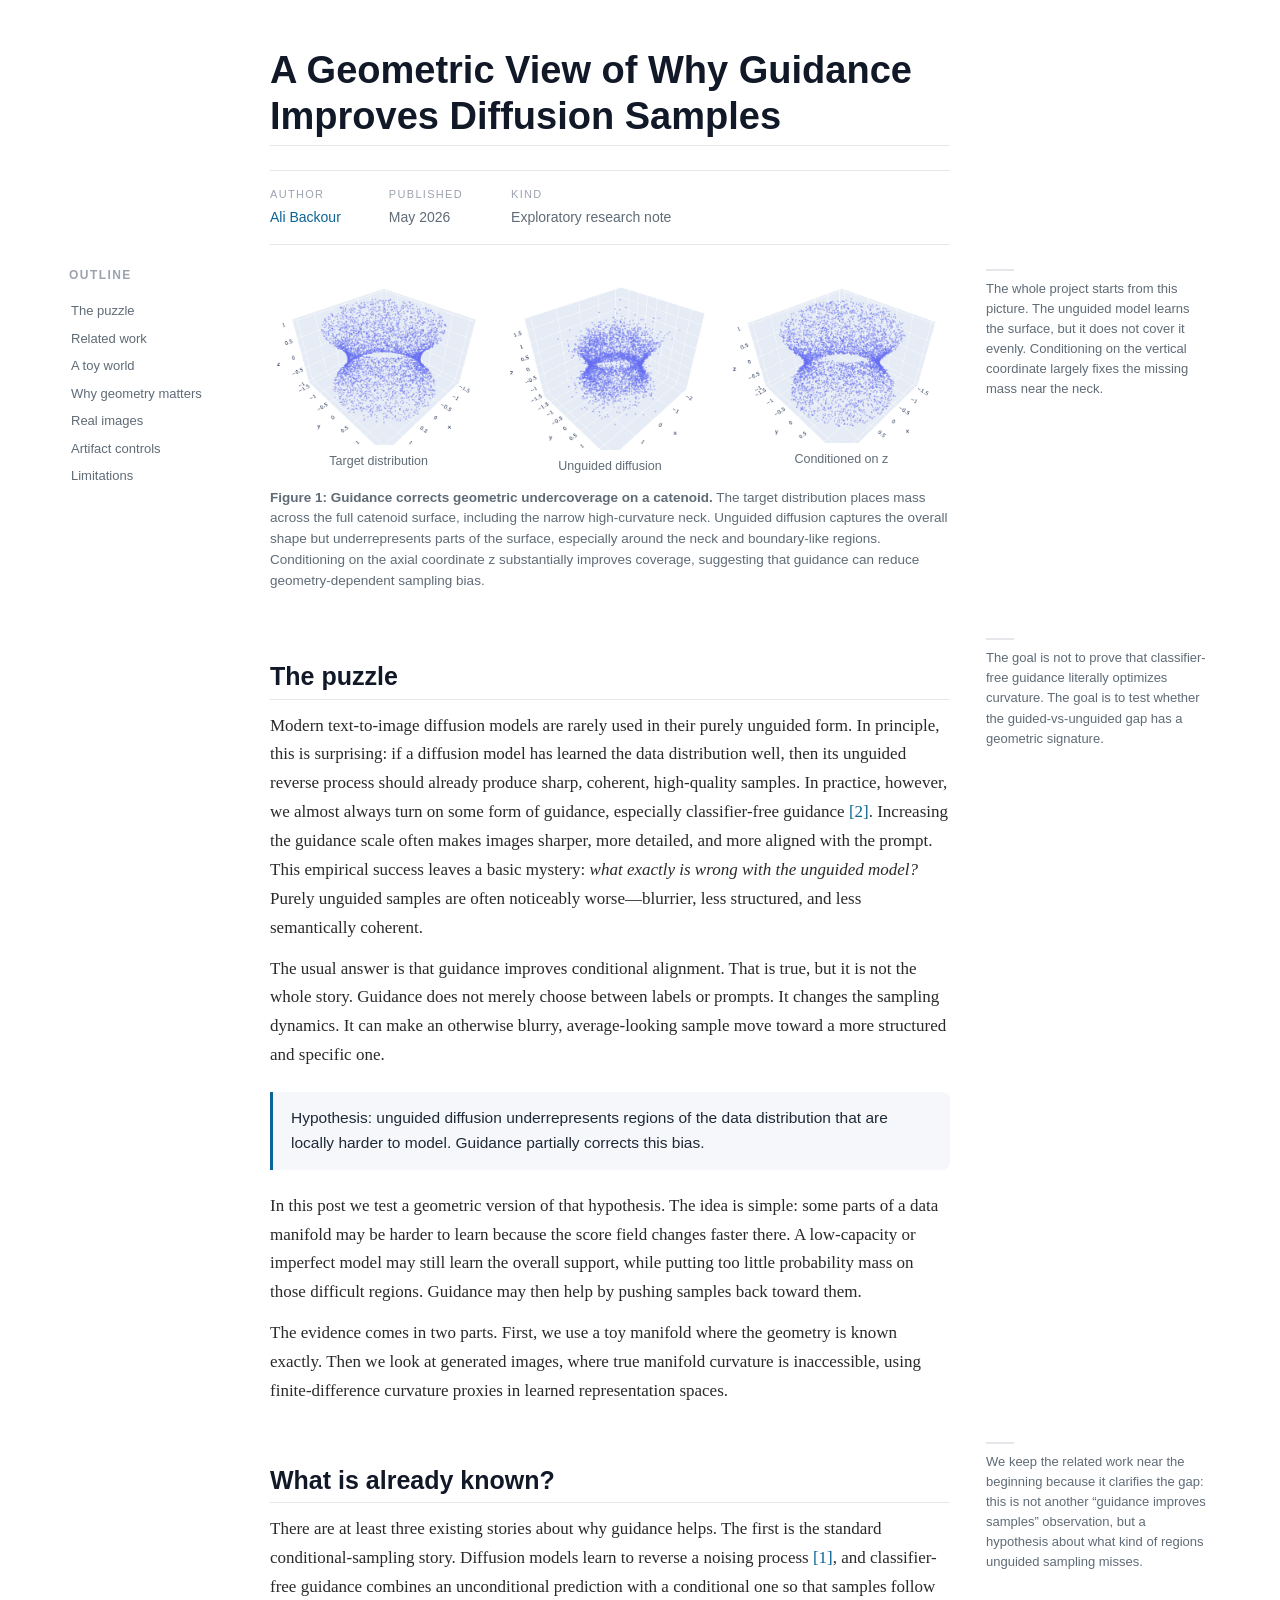
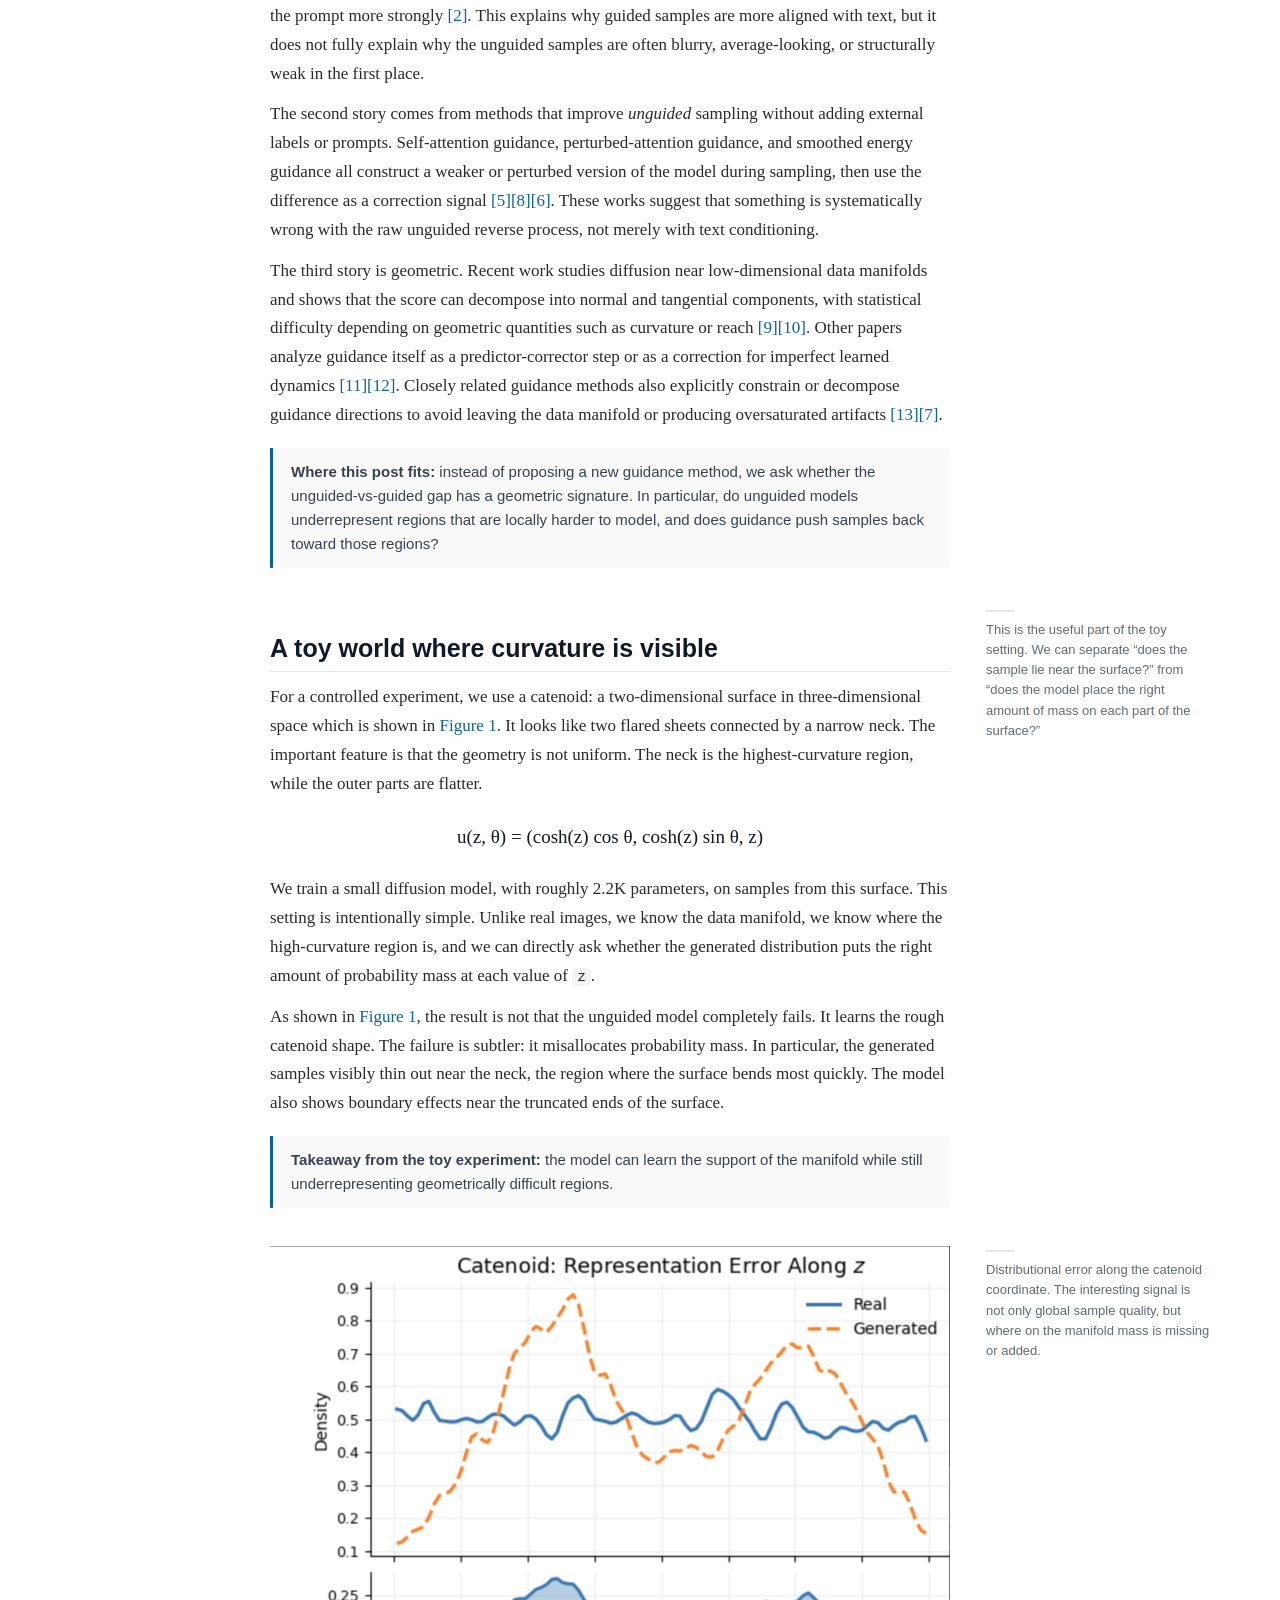
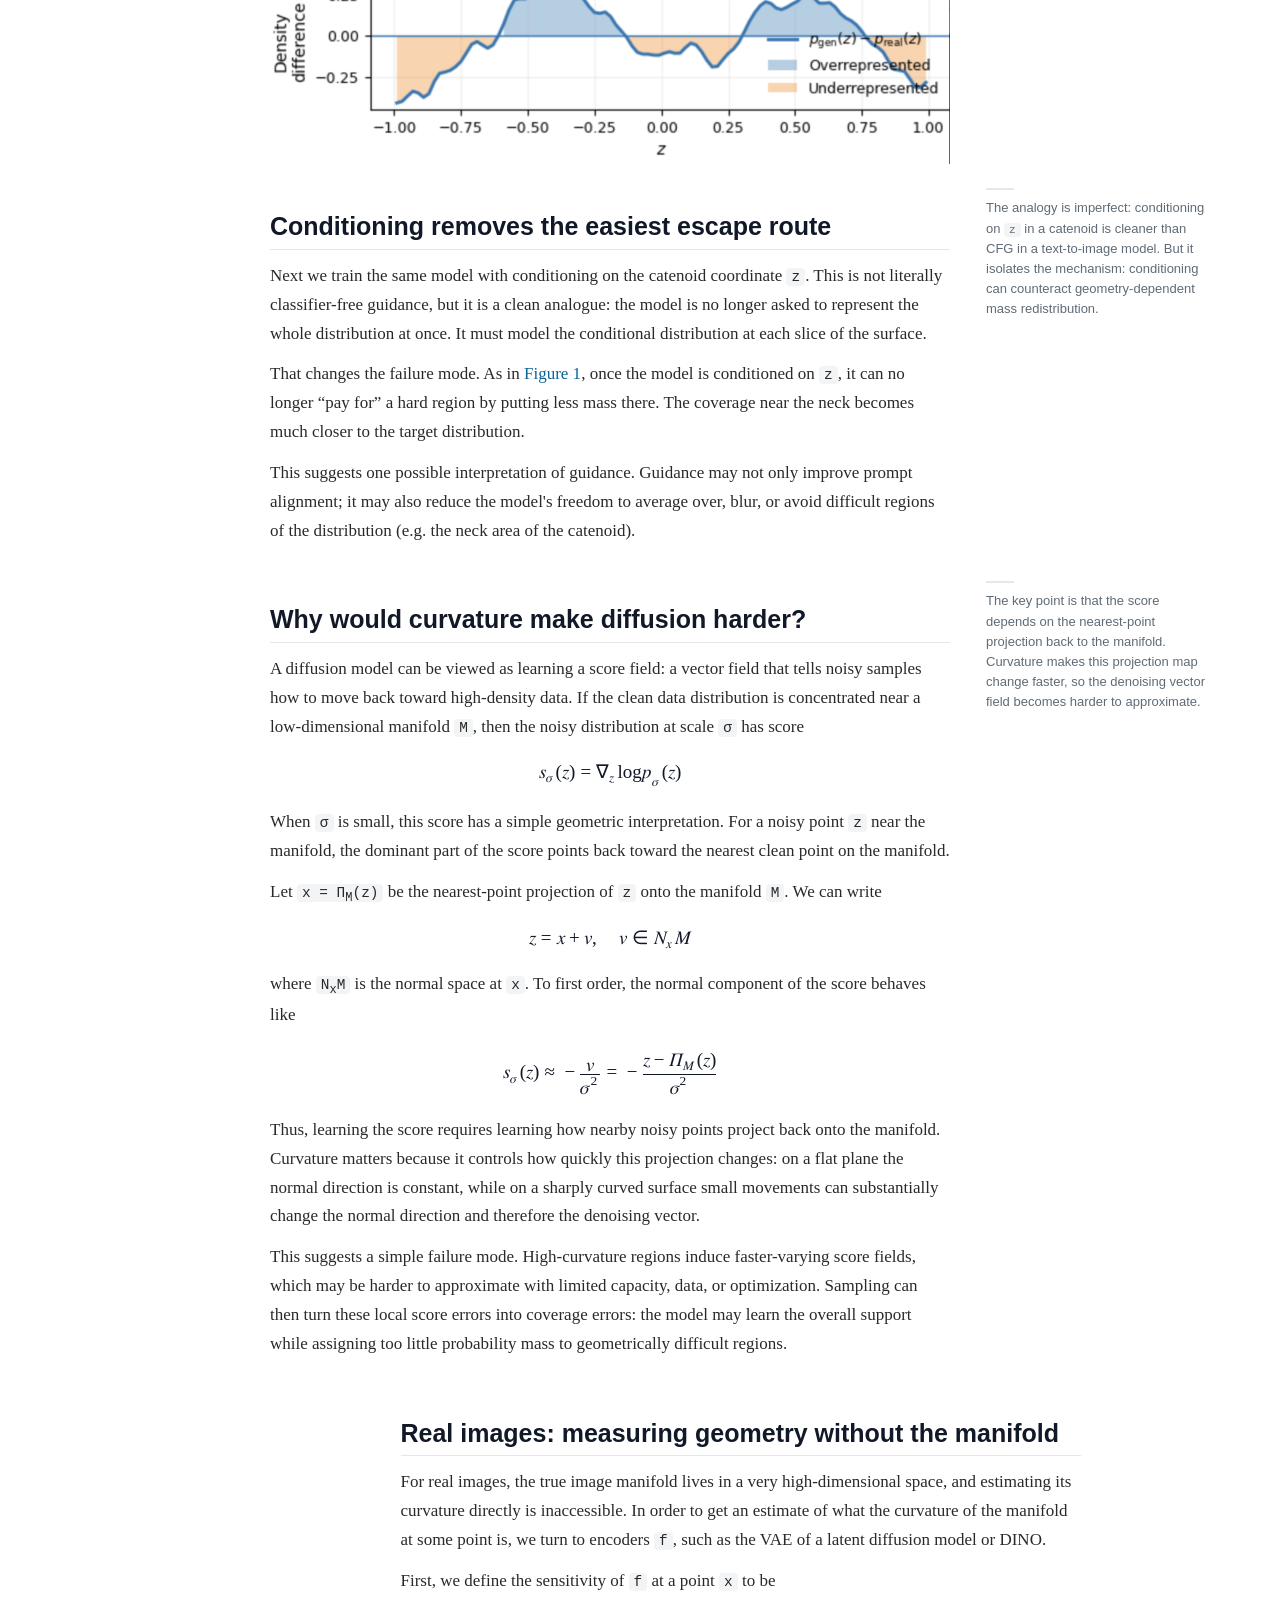
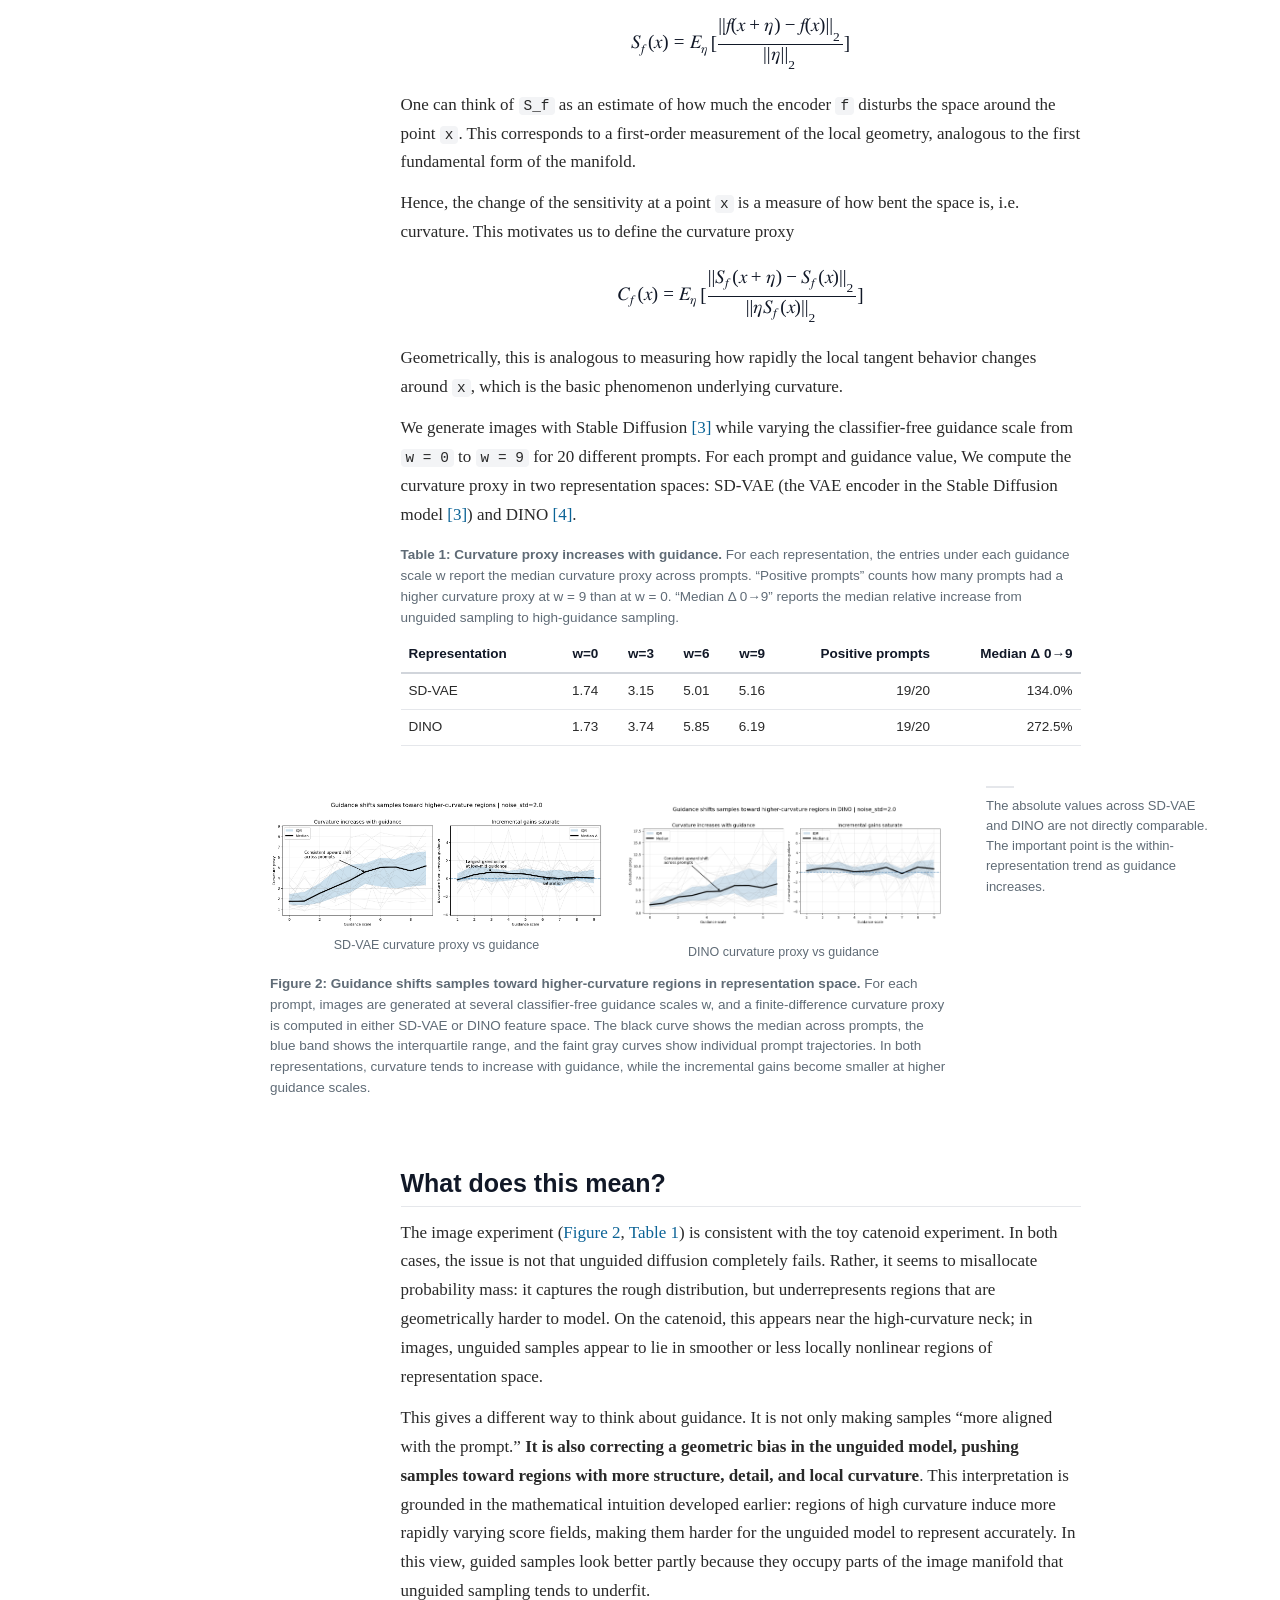
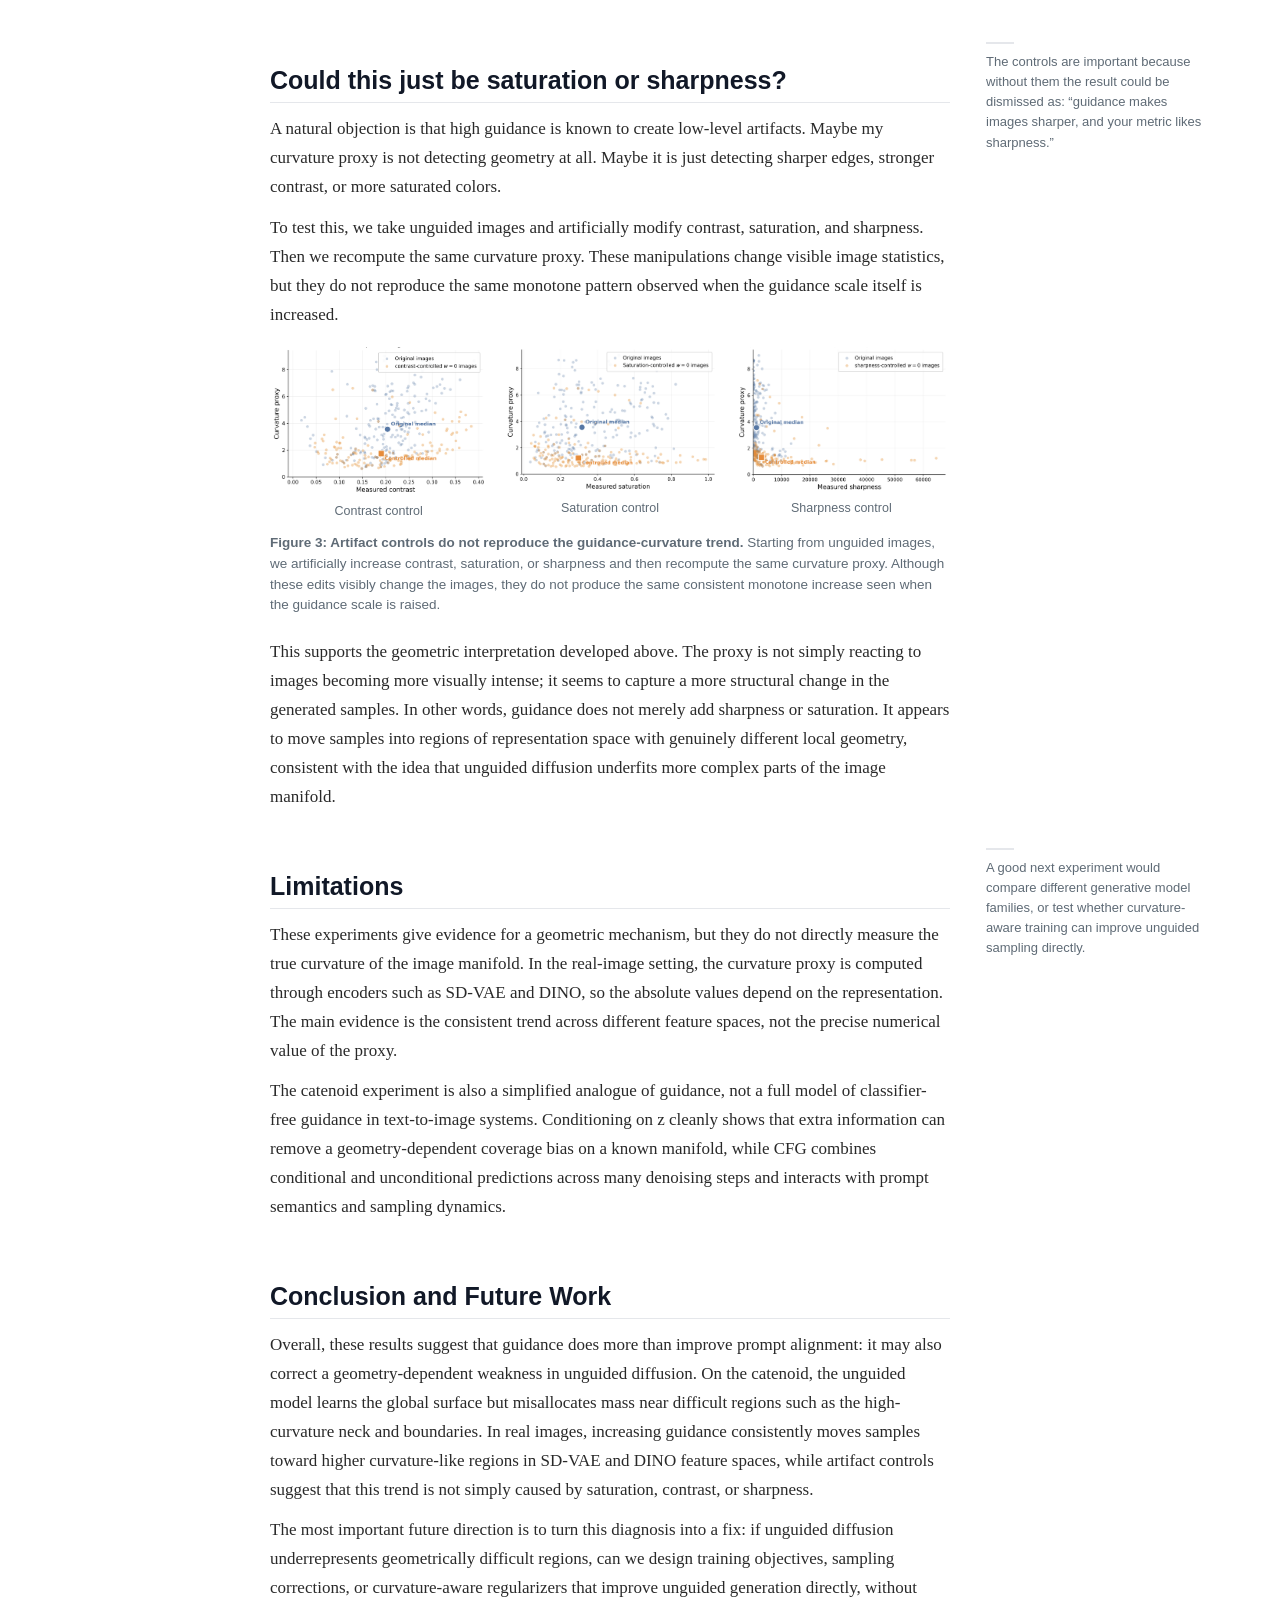
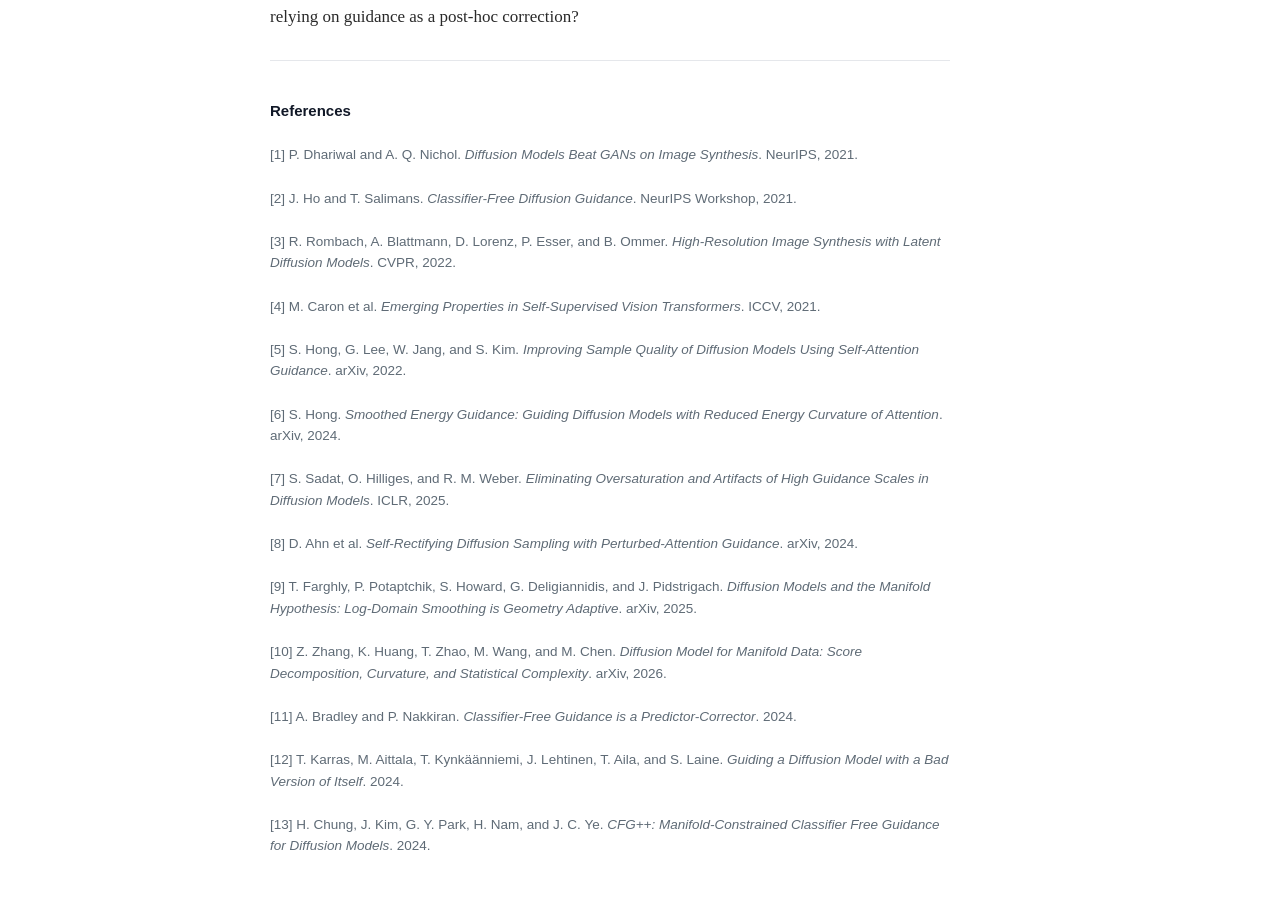
==== commit f5db6472: "new style" ====
--- a/blogs/guidance_geometry/index.html
+++ b/blogs/guidance_geometry/index.html
@@ -1,189 +1,32 @@
 <!DOCTYPE html>
-<html>
+<html lang="en">
 <head>
   <meta charset="UTF-8">
   <meta name="viewport" content="width=device-width, initial-scale=1">
   <title>A Geometric View of Why Guidance Improves Diffusion Samples</title>
   <meta property="og:title" content="A Geometric View of Why Guidance Improves Diffusion Samples" />
-  <style type="text/css">
-    body {
-      background-color: #f5f9ff;
-      margin: 0;
-      color: #1f2933;
-      line-height: 1.55;
-    }
-    .content-margin-container {
-      display: flex;
-      width: 100%;
-      justify-content: left;
-      align-items: flex-start;
-    }
-    .main-content-block {
-      width: 70%;
-      max-width: 1100px;
-      background-color: #fff;
-      border-left: 1px solid #DDD;
-      border-right: 1px solid #DDD;
-      padding: 18px 24px 18px 24px;
-      font-family: "HelveticaNeue-Light", "Helvetica Neue Light", "Helvetica Neue", Helvetica, Arial, sans-serif;
-      box-sizing: border-box;
-    }
-    .margin-left-block {
-      font-size: 14px;
-      width: 15%;
-      max-width: 150px;
-      position: relative;
-      margin-left: 10px;
-      text-align: left;
-      font-family: "HelveticaNeue-Light", "Helvetica Neue Light", "Helvetica Neue", Helvetica, Arial, sans-serif;
-      padding: 5px;
-      box-sizing: border-box;
-    }
-    .margin-right-block {
-      font-family: "HelveticaNeue-Light", "Helvetica Neue Light", "Helvetica Neue", Helvetica, Arial, sans-serif;
-      font-size: 14px;
-      width: 25%;
-      max-width: 285px;
-      position: relative;
-      text-align: left;
-      padding: 14px;
-      color: #52616b;
-      box-sizing: border-box;
-    }
-    img {
-      max-width: 100%;
-      height: auto;
-      display: block;
-      margin: auto;
-    }
-    a:link, a:visited { color: #0e7862; text-decoration: none; }
-    a:hover { color: #24b597; }
-    h1 {
-      font-size: 22px;
-      margin-top: 10px;
-      margin-bottom: 8px;
-      font-family: "Courier New", Courier, monospace;
-      color: #0f172a;
-    }
-    h2 {
-      font-size: 17px;
-      margin-top: 14px;
-      margin-bottom: 4px;
-      color: #0f172a;
-    }
-    p { margin: 0.55em 0; }
-    table.header {
-      font-weight: 300;
-      font-size: 17px;
-      width: 100%;
-    }
-    table td, table td * { vertical-align: middle; position: relative; }
-    hr {
-      height: 1px;
-      border: none;
-      background-color: #DDD;
-      margin: 20px 0;
-    }
-    div.hypothesis {
-      width: 84%;
-      background-color: #f1f5f9;
-      border: 1px solid #94a3b8;
-      border-radius: 10px;
-      font-family: "Courier New", Courier, monospace;
-      font-size: 18px;
-      text-align: center;
-      margin: 18px auto;
-      padding: 16px;
-    }
-.equation {
-  background: #f8fafc;
-  border: 1px solid #e2e8f0;
-  border-radius: 8px;
-  padding: 14px 12px;
-  margin: 12px auto;
-  text-align: center;
-  overflow-x: auto;
-  color: #0f172a;
-  font-size: 20px;
-}
-
-.equation math {
-  font-family: serif;
-}
-    .image-row {
-      display: grid;
-      grid-template-columns: repeat(3, 1fr);
-      gap: 12px;
-      align-items: start;
-    }
-    .image-row.two { grid-template-columns: repeat(2, 1fr); }
-    .panel-label {
-      text-align: center;
-      font-size: 13px;
-      color: #52616b;
-      margin-top: 4px;
-    }
-    .small-table {
-      border-collapse: collapse;
-      width: 100%;
-      font-size: 14px;
-      margin: 12px 0;
-    }
-    .small-table th, .small-table td {
-      border-bottom: 1px solid #e2e8f0;
-      padding: 6px 8px;
-      text-align: right;
-    }
-    .small-table th:first-child, .small-table td:first-child { text-align: left; }
-    .citation {
-      font-size: 0.9em;
-      background-color: #fff;
-      padding: 10px 0;
-      height: auto;
-    }
-    .toc {
-      position: fixed;
-      max-width: inherit;
-      top: max(20%, 120px);
-    }
-    .toc a { font-size: 13px; }
-    .takeaway {
-      border-left: 4px solid #0e7862;
-      background: #f8fafc;
-      padding: 10px 14px;
-      margin: 14px 0;
-      color: #334155;
-    }
-    @media (max-width: 900px) {
-      .content-margin-container { display: block; }
-      .main-content-block { width: 100%; border-left: none; border-right: none; }
-      .margin-left-block, .margin-right-block { display: none; }
-      .image-row, .image-row.two { grid-template-columns: 1fr; }
-    }
-  </style>
+  <link rel="stylesheet" href="../../assets/css/blog.css">
 </head>
 <body>
 
-  <div class="content-margin-container">
-    <div class="margin-left-block"></div>
-    <div class="main-content-block">
-      <table class="header" align="left">
-        <tr>
-          <td colspan="4">
-            <span style="font-size: 32px; font-family: 'Courier New', Courier, monospace;">A Geometric View of Why Guidance Improves Diffusion Samples</span>
-          </td>
-        </tr>
-        <tr>
-          <td align="left"><span style="font-size:17px"><a href="https://ali-backour.github.io/">Ali Backour</a></span></td>
-          <tr>
-            <td align="left">
-              <span style="font-size:14px; color:#52616b;">May 2026 · Exploratory research note</span>
-            </td>
-          </tr>
-        </tr>
-        <tr>
-        </tr>
-      </table>
+  <div class="content-margin-container post-header">
+    <div class="margin-left-block"></div>
+    <div class="main-content-block">
+      <h1 class="post-title">A Geometric View of Why Guidance Improves Diffusion Samples</h1>
+      <div class="byline">
+        <div class="byline-item">
+          <span class="byline-label">Author</span>
+          <a href="https://ali-backour.github.io/">Ali Backour</a>
+        </div>
+        <div class="byline-item">
+          <span class="byline-label">Published</span>
+          May 2026
+        </div>
+        <div class="byline-item">
+          <span class="byline-label">Kind</span>
+          Exploratory research note
+        </div>
+      </div>
     </div>
     <div class="margin-right-block"></div>
   </div>
@@ -191,14 +34,14 @@
   <div class="content-margin-container" id="intro">
     <div class="margin-left-block">
       <div class="toc">
-        <b style="font-size:16px">Outline</b><br><br>
-        <a href="#intro">The puzzle</a><br><br>
-        <a href="#related">Related work</a><br><br>
-        <a href="#catenoid">A toy world</a><br><br>
-        <a href="#score">Why geometry matters</a><br><br>
-        <a href="#images">Real images</a><br><br>
-        <a href="#controls">Artifact controls</a><br><br>
-        <a href="#limits">Limitations</a><br><br>
+        <div class="toc-title">Outline</div>
+        <a href="#intro">The puzzle</a>
+        <a href="#related">Related work</a>
+        <a href="#catenoid">A toy world</a>
+        <a href="#score">Why geometry matters</a>
+        <a href="#images">Real images</a>
+        <a href="#controls">Artifact controls</a>
+        <a href="#limits">Limitations</a>
       </div>
     </div>
 <div id="fig-catenoid-guidance" class="main-content-block">
@@ -614,7 +457,7 @@
 
 <hr>
       <div class="citation" id="references">
-        <span style="font-size:16px">References:</span><br><br>
+        <span class="references-title">References</span><br><br>
         <a id="ref_1"></a>[1] P. Dhariwal and A. Q. Nichol. <i>Diffusion Models Beat GANs on Image Synthesis</i>. NeurIPS, 2021.<br><br>
         <a id="ref_2"></a>[2] J. Ho and T. Salimans. <i>Classifier-Free Diffusion Guidance</i>. NeurIPS Workshop, 2021.<br><br>
         <a id="ref_3"></a>[3] R. Rombach, A. Blattmann, D. Lorenz, P. Esser, and B. Ommer. <i>High-Resolution Image Synthesis with Latent Diffusion Models</i>. CVPR, 2022.<br><br>
--- a/assets/css/blog.css
+++ b/assets/css/blog.css
@@ -0,0 +1,389 @@
+/* ==========================================================================
+   blog.css — shared stylesheet for all blog posts
+   Style: Distill.pub-inspired: serif body text, sans-serif headings and
+   captions, a formal byline block, a sticky outline on the left, and
+   margin notes on the right.
+
+   Layout contract (used by every post):
+     .content-margin-container  — one horizontal band of the article
+       .margin-left-block       — outline column (first band only)
+       .main-content-block      — the article column
+       .margin-right-block      — margin note column
+   ========================================================================== */
+
+:root {
+  --text: rgba(0, 0, 0, 0.84);
+  --text-light: #5f6b76;
+  --heading: #111827;
+  --link: #0b6396;
+  --link-hover: #1289c7;
+  --border: #e5e7eb;
+  --accent: #0b6396;
+  --note-bg: #f5f7fa;
+  --sans: -apple-system, BlinkMacSystemFont, "Segoe UI", Roboto, Helvetica,
+    Arial, sans-serif;
+  --serif: Georgia, "Times New Roman", serif;
+}
+
+* {
+  box-sizing: border-box;
+}
+
+html {
+  -webkit-text-size-adjust: 100%;
+}
+
+body {
+  margin: 0;
+  background: #ffffff;
+  color: var(--text);
+  font-family: var(--serif);
+  font-size: 17px;
+  line-height: 1.7;
+}
+
+/* --------------------------------------------------------------------------
+   Three-column band layout
+   -------------------------------------------------------------------------- */
+
+.content-margin-container {
+  display: flex;
+  justify-content: center;
+  gap: 36px;
+  width: 100%;
+  padding: 0 24px;
+}
+
+.margin-left-block {
+  width: 165px;
+  flex-shrink: 0;
+  font-family: var(--sans);
+  font-size: 13px;
+}
+
+.main-content-block {
+  width: 100%;
+  max-width: 680px;
+  min-width: 0;
+  padding: 10px 0;
+}
+
+.margin-right-block {
+  width: 225px;
+  flex-shrink: 0;
+  font-family: var(--sans);
+  font-size: 13px;
+  line-height: 1.55;
+  color: var(--text-light);
+  padding: 14px 0;
+}
+
+.margin-right-block:not(:empty)::before {
+  content: "";
+  display: block;
+  width: 28px;
+  border-top: 2px solid var(--border);
+  margin-bottom: 8px;
+}
+
+/* --------------------------------------------------------------------------
+   Post header and byline
+   -------------------------------------------------------------------------- */
+
+.post-header .main-content-block {
+  padding-top: 48px;
+}
+
+h1.post-title {
+  font-family: var(--sans);
+  font-size: 38px;
+  font-weight: 700;
+  line-height: 1.2;
+  color: var(--heading);
+  margin: 0 0 24px;
+}
+
+.byline {
+  display: flex;
+  flex-wrap: wrap;
+  gap: 12px 48px;
+  border-top: 1px solid var(--border);
+  border-bottom: 1px solid var(--border);
+  padding: 14px 0;
+  font-family: var(--sans);
+  font-size: 14px;
+  color: var(--text-light);
+}
+
+.byline-label {
+  display: block;
+  font-size: 11px;
+  letter-spacing: 0.12em;
+  text-transform: uppercase;
+  color: #9ca3af;
+  margin-bottom: 2px;
+}
+
+/* --------------------------------------------------------------------------
+   Typography
+   -------------------------------------------------------------------------- */
+
+h1 {
+  font-family: var(--sans);
+  font-size: 25px;
+  font-weight: 700;
+  color: var(--heading);
+  line-height: 1.3;
+  margin: 26px 0 10px;
+  padding-bottom: 6px;
+  border-bottom: 1px solid var(--border);
+}
+
+h2 {
+  font-family: var(--sans);
+  font-size: 19px;
+  font-weight: 700;
+  color: var(--heading);
+  margin: 20px 0 6px;
+}
+
+p {
+  margin: 0.7em 0;
+}
+
+ul {
+  margin-top: 0.4em;
+}
+
+a:link,
+a:visited {
+  color: var(--link);
+  text-decoration: none;
+}
+
+a:hover {
+  color: var(--link-hover);
+  text-decoration: underline;
+}
+
+code {
+  font-family: "SF Mono", Menlo, Consolas, monospace;
+  font-size: 0.85em;
+  background: #f3f4f6;
+  padding: 1px 5px;
+  border-radius: 4px;
+}
+
+hr {
+  height: 1px;
+  border: none;
+  background-color: var(--border);
+  margin: 28px 0;
+}
+
+img {
+  max-width: 100%;
+  height: auto;
+  display: block;
+  margin: auto;
+}
+
+/* --------------------------------------------------------------------------
+   Callouts
+   -------------------------------------------------------------------------- */
+
+div.hypothesis {
+  background: var(--note-bg);
+  border-left: 3px solid var(--accent);
+  border-radius: 0 8px 8px 0;
+  font-family: var(--sans);
+  font-size: 15.5px;
+  line-height: 1.6;
+  margin: 22px 0;
+  padding: 14px 18px;
+  color: #1f2937;
+}
+
+.takeaway {
+  border-left: 3px solid var(--accent);
+  background: #fafafa;
+  border-radius: 0 8px 8px 0;
+  padding: 12px 18px;
+  margin: 18px 0;
+  font-family: var(--sans);
+  font-size: 15px;
+  line-height: 1.6;
+  color: #374151;
+}
+
+/* --------------------------------------------------------------------------
+   Equations
+   -------------------------------------------------------------------------- */
+
+.equation {
+  margin: 18px auto;
+  padding: 4px 0;
+  text-align: center;
+  overflow-x: auto;
+  color: var(--heading);
+  font-size: 19px;
+}
+
+.equation math {
+  font-family: var(--serif);
+}
+
+/* --------------------------------------------------------------------------
+   Figures and tables
+   -------------------------------------------------------------------------- */
+
+.image-row {
+  display: grid;
+  grid-template-columns: repeat(3, 1fr);
+  gap: 14px;
+  align-items: start;
+  margin: 18px 0 6px;
+}
+
+.image-row.two {
+  grid-template-columns: repeat(2, 1fr);
+}
+
+.panel-label {
+  text-align: center;
+  font-family: var(--sans);
+  font-size: 12.5px;
+  color: var(--text-light);
+  margin-top: 6px;
+}
+
+.figure-caption {
+  font-family: var(--sans);
+  font-size: 13.5px;
+  color: var(--text-light);
+  line-height: 1.55;
+  margin: 10px 0 22px;
+}
+
+.small-table {
+  border-collapse: collapse;
+  width: 100%;
+  font-family: var(--sans);
+  font-size: 13.5px;
+  margin: 16px 0;
+}
+
+.small-table caption {
+  caption-side: top;
+  text-align: left;
+  font-size: 13.5px;
+  color: var(--text-light);
+  margin-bottom: 8px;
+  line-height: 1.55;
+}
+
+.small-table th {
+  border-bottom: 2px solid #d1d5db;
+  padding: 6px 8px;
+  text-align: right;
+  color: var(--heading);
+}
+
+.small-table td {
+  border-bottom: 1px solid var(--border);
+  padding: 6px 8px;
+  text-align: right;
+}
+
+.small-table th:first-child,
+.small-table td:first-child {
+  text-align: left;
+}
+
+/* --------------------------------------------------------------------------
+   Outline (table of contents)
+   -------------------------------------------------------------------------- */
+
+.toc {
+  position: sticky;
+  top: 48px;
+  padding-top: 10px;
+}
+
+.toc-title {
+  font-size: 12px;
+  font-weight: 700;
+  letter-spacing: 0.12em;
+  text-transform: uppercase;
+  color: #9ca3af;
+  margin-bottom: 12px;
+}
+
+.toc a {
+  display: block;
+  color: var(--text-light);
+  font-size: 13px;
+  line-height: 1.5;
+  padding: 4px 0;
+  border-left: 2px solid transparent;
+}
+
+.toc a:hover {
+  color: var(--heading);
+  text-decoration: none;
+}
+
+/* --------------------------------------------------------------------------
+   References
+   -------------------------------------------------------------------------- */
+
+.citation {
+  font-family: var(--sans);
+  font-size: 13.5px;
+  line-height: 1.6;
+  color: var(--text-light);
+  padding: 10px 0;
+}
+
+.references-title {
+  font-family: var(--sans);
+  font-size: 15px;
+  font-weight: 700;
+  color: var(--heading);
+}
+
+/* --------------------------------------------------------------------------
+   Responsive
+   -------------------------------------------------------------------------- */
+
+@media (max-width: 1180px) {
+  .margin-left-block {
+    display: none;
+  }
+}
+
+@media (max-width: 900px) {
+  .content-margin-container {
+    display: block;
+    padding: 0 20px;
+  }
+
+  .main-content-block {
+    max-width: 680px;
+    margin: 0 auto;
+  }
+
+  .margin-left-block,
+  .margin-right-block {
+    display: none;
+  }
+
+  h1.post-title {
+    font-size: 30px;
+  }
+
+  .image-row,
+  .image-row.two {
+    grid-template-columns: 1fr;
+  }
+}
